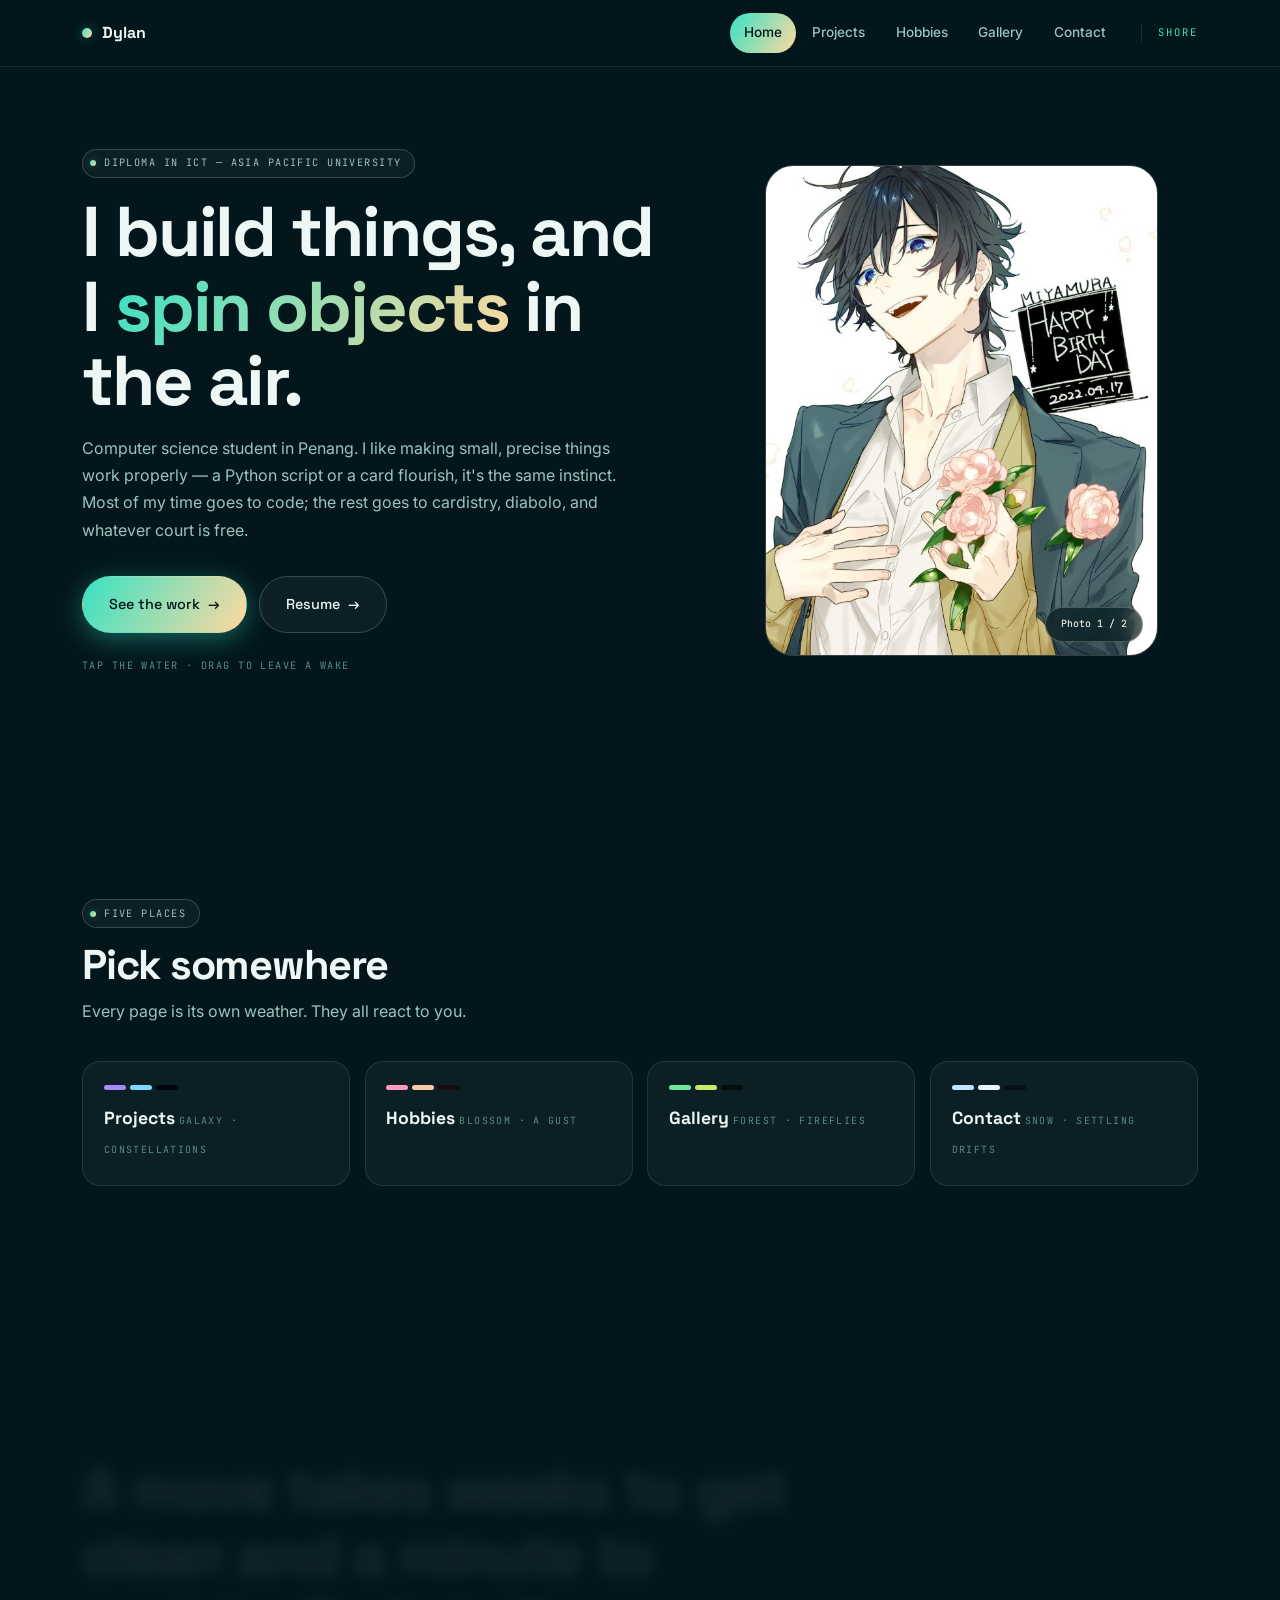
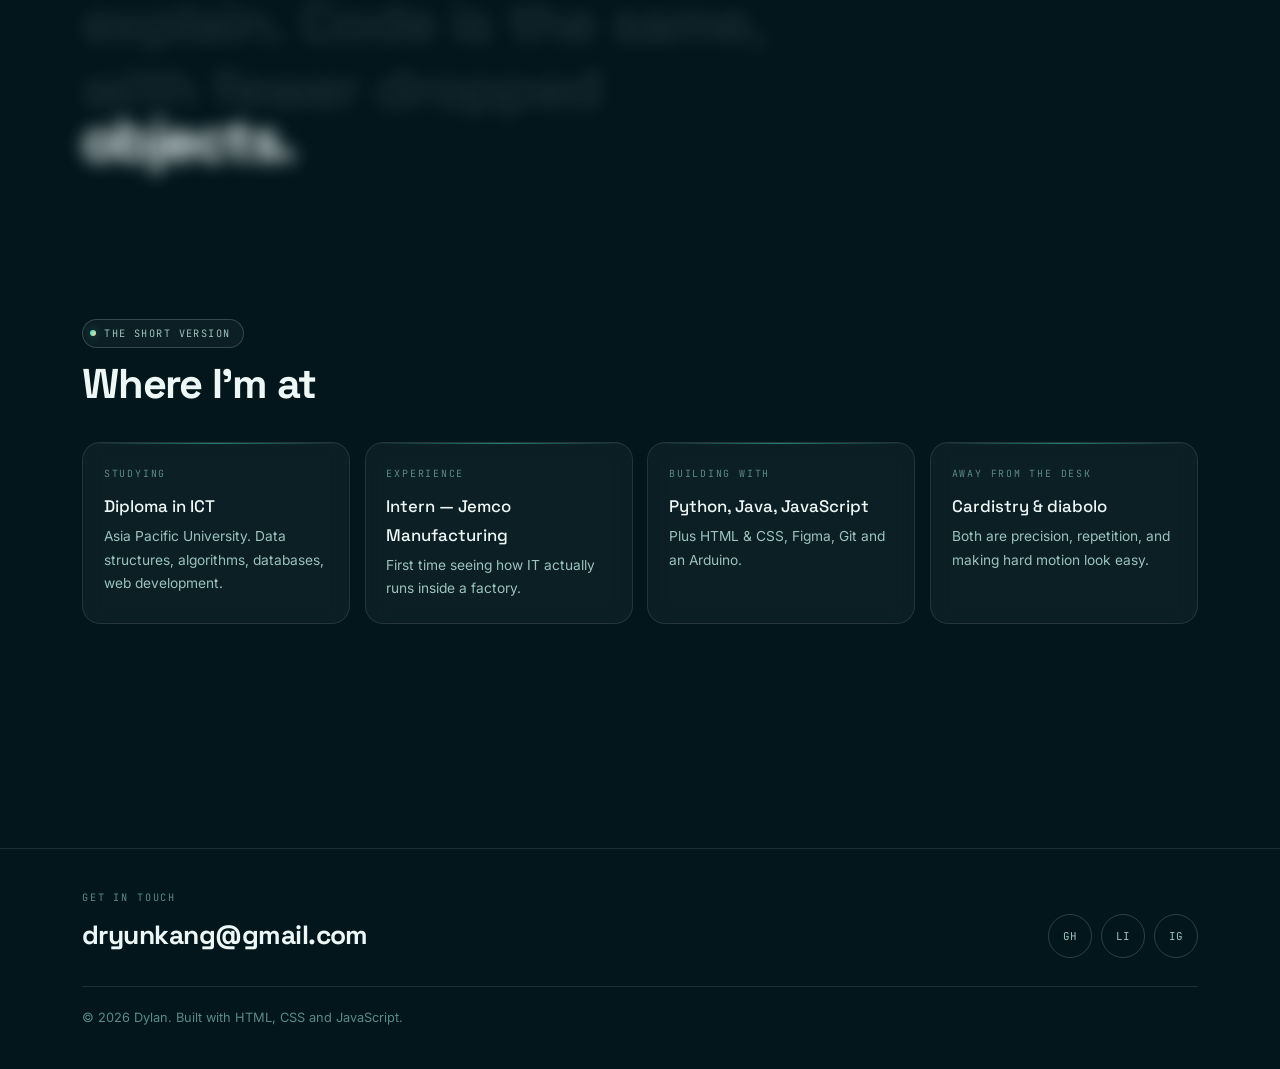
==== index.html @ ec589946 "first upload" ====
<!DOCTYPE html>
<html lang="en">
<head>
  <meta charset="UTF-8">
  <meta name="viewport" content="width=device-width, initial-scale=1.0">

  <title>Dylan — Developer &amp; Cardist</title>
  <meta name="description" content="Dylan — ICT student at Asia Pacific University. Python, Java and web projects, plus cardistry and diabolo.">

  <link rel="preconnect" href="https://fonts.googleapis.com">
  <link rel="preconnect" href="https://fonts.gstatic.com" crossorigin>
  <link href="https://fonts.googleapis.com/css2?family=Space+Grotesk:wght@500;700&family=Inter:wght@400;500&family=JetBrains+Mono:wght@400;500&display=swap" rel="stylesheet">

  <link rel="stylesheet" href="css/style.css">
</head>

<!-- w-beach sets the palette; data-scene tells js/scenes.js what to paint. -->
<body class="w-beach" data-scene="beach">

<a class="skip" href="#main">Skip to content</a>

<!-- The living background. Decorative, so it's hidden from screen readers
     and never takes a click. -->
<canvas class="scene" aria-hidden="true"></canvas>

<header class="top">
  <div class="wrap top-in">
    <a class="mark" href="index.html"><span class="mark-dot" aria-hidden="true"></span> Dylan</a>

    <button class="burger" aria-label="Menu" aria-expanded="false">
      <span></span><span></span><span></span>
    </button>

    <nav class="nav" aria-label="Main">
      <ul class="nav-list">
        <li><a class="nav-a" href="index.html" aria-current="page">Home</a></li>
        <li><a class="nav-a" href="projects.html">Projects</a></li>
        <li><a class="nav-a" href="hobbies.html">Hobbies</a></li>
        <li><a class="nav-a" href="gallery.html">Gallery</a></li>
        <li><a class="nav-a" href="contact.html">Contact</a></li>
      </ul>
    </nav>

    <p class="world">Shore</p>
  </div>
</header>


<main id="main">

  <!-- ==========================================================
       HERO
       .catch is a transparent layer that sits over the whole
       hero and under its content. It's there so a tap or drag
       anywhere in the hero reaches the page rather than landing
       on a heading — the ripples and the wake are drawn on the
       canvas behind by js/scenes.js.
       ========================================================== -->
  <section class="hero">
    <div class="catch" aria-hidden="true"></div>

    <div class="wrap hero-in">
      <div class="hero-copy">
        <p class="eyebrow">Diploma in ICT — Asia Pacific University</p>

        <h1 class="h1">I build things, and I <span class="glow">spin objects</span> in the air.</h1>

        <p class="lede">
          Computer science student in Penang. I like making small, precise
          things work properly — a Python script or a card flourish, it's the
          same instinct. Most of my time goes to code; the rest goes to
          cardistry, diabolo, and whatever court is free.
        </p>

        <div class="hero-btns">
          <a class="btn btn-fill" href="projects.html">See the work <span class="arw" aria-hidden="true">&#8594;</span></a>
          <a class="btn btn-line" href="assets/resume.pdf">Resume <span class="arw" aria-hidden="true">&#8594;</span></a>
        </div>

        <p class="hint">Tap the water &middot; drag to leave a wake</p>
      </div>

      <figure class="portrait">
        <img src="assets/Dylan1.jpg" alt="Portrait of Dylan" width="480" height="600">
        <button class="portrait-btn" type="button">Photo 1 / 2</button>
      </figure>
    </div>
  </section>


  <!-- ==========================================================
       THE FIVE PLACES
       Each card previews the palette of the page it opens, so
       the menu doubles as a map.
       ========================================================== -->
  <section class="section" aria-labelledby="places-h">
    <div class="wrap">
      <p class="eyebrow">Five places</p>
      <h2 class="h2" id="places-h">Pick somewhere</h2>
      <p class="lede">Every page is its own weather. They all react to you.</p>

      <div class="worlds rise" style="margin-top: 2.25rem;">

        <a class="world-card" data-magnet="5" href="projects.html">
          <span class="world-swatch" aria-hidden="true">
            <span style="background:#A78BFA"></span>
            <span style="background:#7DD8FF"></span>
            <span style="background:#06040F"></span>
          </span>
          <span class="world-name">Projects</span>
          <span class="world-sub">Galaxy · constellations</span>
        </a>

        <a class="world-card" data-magnet="5" href="hobbies.html">
          <span class="world-swatch" aria-hidden="true">
            <span style="background:#FF9BC2"></span>
            <span style="background:#FFC9A8"></span>
            <span style="background:#170A11"></span>
          </span>
          <span class="world-name">Hobbies</span>
          <span class="world-sub">Blossom · a gust</span>
        </a>

        <a class="world-card" data-magnet="5" href="gallery.html">
          <span class="world-swatch" aria-hidden="true">
            <span style="background:#6EE7A0"></span>
            <span style="background:#C6E86B"></span>
            <span style="background:#050E0A"></span>
          </span>
          <span class="world-name">Gallery</span>
          <span class="world-sub">Forest · fireflies</span>
        </a>

        <a class="world-card" data-magnet="5" href="contact.html">
          <span class="world-swatch" aria-hidden="true">
            <span style="background:#BFE6FF"></span>
            <span style="background:#E8F4FF"></span>
            <span style="background:#080F17"></span>
          </span>
          <span class="world-name">Contact</span>
          <span class="world-sub">Snow · settling drifts</span>
        </a>

      </div>
    </div>
  </section>


  <!-- ==========================================================
       THE STATEMENT
       Set out of focus and pulled sharp word by word as it comes
       up the screen. Scrolling is the animation — go back up and
       it softens again. js/main.js splits the line into words;
       without it the sentence just reads normally.
       ========================================================== -->
  <section class="section" style="padding-block: clamp(4rem, 12vw, 9rem);">
    <div class="wrap">
      <h2 class="focus-line" style="font-family: var(--display); font-weight: 700;
          font-size: clamp(1.9rem, 5.6vw, 3.6rem); line-height: 1.15;
          letter-spacing: -0.03em; max-width: 20ch;">
        A move takes weeks to get clean and a minute to explain. Code is the
        same, with fewer dropped objects.
      </h2>
    </div>
  </section>


  <!-- ==========================================================
       QUICK FACTS
       ========================================================== -->
  <section class="section" style="padding-top: 0;" aria-labelledby="facts-h">
    <div class="wrap">
      <p class="eyebrow">The short version</p>
      <h2 class="h2" id="facts-h">Where I'm at</h2>

      <div class="facts rise" style="margin-top: 2.25rem;">

        <article class="card fact">
          <p class="fact-k">Studying</p>
          <p class="fact-v">Diploma in ICT</p>
          <p class="fact-s">Asia Pacific University. Data structures, algorithms, databases, web development.</p>
        </article>

        <article class="card fact">
          <p class="fact-k">Experience</p>
          <p class="fact-v">Intern — Jemco Manufacturing</p>
          <p class="fact-s">First time seeing how IT actually runs inside a factory.</p>
        </article>

        <article class="card fact">
          <p class="fact-k">Building with</p>
          <p class="fact-v">Python, Java, JavaScript</p>
          <p class="fact-s">Plus HTML &amp; CSS, Figma, Git and an Arduino.</p>
        </article>

        <article class="card fact">
          <p class="fact-k">Away from the desk</p>
          <p class="fact-v">Cardistry &amp; diabolo</p>
          <p class="fact-s">Both are precision, repetition, and making hard motion look easy.</p>
        </article>

      </div>
    </div>
  </section>

</main>


<footer class="foot">
  <div class="wrap foot-in">
    <div>
      <p class="foot-k">Get in touch</p>
      <a class="foot-mail" href="mailto:dryunkang@gmail.com">dryunkang@gmail.com</a>
    </div>

    <ul class="socials">
      <li><a class="social" data-magnet="7" href="https://github.com/DylanLim20" aria-label="GitHub" target="_blank" rel="noopener">GH</a></li>
      <li><a class="social" data-magnet="7" href="https://www.linkedin.com/in/ryun-kang-lim-a1902739a" aria-label="LinkedIn" target="_blank" rel="noopener">LI</a></li>
      <li><a class="social" data-magnet="7" href="https://www.instagram.com/potatodyl/" aria-label="Instagram" target="_blank" rel="noopener">IG</a></li>
    </ul>

    <p class="foot-note">© 2026 Dylan. Built with HTML, CSS and JavaScript.</p>
  </div>
</footer>

<script src="js/scenes.js"></script>
<script src="js/main.js"></script>
</body>
</html>
---- css/style.css ----
/* ==========================================================================
   PORTFOLIO — STYLESHEET
   Rebuilt. Five pages, five worlds. Each page keeps the same bones —
   header, type scale, spacing, panels — and changes only its palette and
   its living background:

     Home      beach      warm teal, sand         ripples and a boat wake
     Projects  galaxy     violet, star white      drifting stars, constellations
     Hobbies   blossom    pink, deep plum         falling petals, a gust
     Gallery   forest     green, near-black       fireflies drawn to the cursor
     Contact   snow       cold blue, white        snowfall, swirl, settling drifts

   The palette swap is one body class. The scene is one canvas driven by
   js/scenes.js. Nothing else changes between pages, which is what keeps
   five worlds feeling like one site.

   CONTENTS
   1. Palettes          6. Home
   2. Base              7. Projects
   3. Shell             8. Hobbies
   4. Components        9. Gallery
   5. Scene canvas     10. Contact
                       11. Responsive
                       12. Motion & accessibility
   ========================================================================== */


/* ==========================================================================
   1. PALETTES
   Every page defines the same eight names. Nothing below section 1 knows
   which world it's in.
   ========================================================================== */

:root {
  --ground:  #04070D;   /* page background */
  --panel:   rgba(255, 255, 255, 0.04);
  --line:    rgba(255, 255, 255, 0.10);
  --line-2:  rgba(255, 255, 255, 0.18);
  --ink:     #EEF4F7;   /* primary text */
  --ink-2:   #9FB2C0;   /* secondary text */
  --ink-3:   #61788A;   /* tertiary text */
  --key:     #38E1C4;   /* accent */
  --key-2:   #7FD8FF;   /* second accent */
  --on-key:  #04171A;   /* text on accent */

  --display: "Space Grotesk", "Segoe UI", sans-serif;
  --body:    "Inter", -apple-system, Arial, sans-serif;
  --mono:    "JetBrains Mono", "Courier New", monospace;

  --r-sm: 12px;
  --r:    18px;
  --r-lg: 28px;

  --shell: 1180px;
  --pad:   clamp(1.15rem, 4vw, 2rem);
  --gap:   clamp(3.5rem, 9vw, 7rem);
}

/* --- Beach: low sun on shallow water --- */
.w-beach {
  --ground: #03161C;
  --ink:    #EDF7F5;
  --ink-2:  #9CC3BE;
  --ink-3:  #5B8A85;
  --key:    #38E1C4;
  --key-2:  #FFD9A0;
  --on-key: #04171A;
}

/* --- Galaxy: no horizon at all --- */
.w-galaxy {
  --ground: #06040F;
  --ink:    #F0EDFA;
  --ink-2:  #A9A0C8;
  --ink-3:  #6B6190;
  --key:    #A78BFA;
  --key-2:  #7DD8FF;
  --on-key: #0C0718;
}

/* --- Blossom: dusk under a tree --- */
.w-blossom {
  --ground: #170A11;
  --ink:    #FBEDF3;
  --ink-2:  #D3A5B8;
  --ink-3:  #966379;
  --key:    #FF9BC2;
  --key-2:  #FFC9A8;
  --on-key: #1B0A11;
}

/* --- Forest: deep canopy, very little light --- */
.w-forest {
  --ground: #050E0A;
  --ink:    #EAF6EC;
  --ink-2:  #96BBA0;
  --ink-3:  #587A62;
  --key:    #6EE7A0;
  --key-2:  #C6E86B;
  --on-key: #04150B;
}

/* --- Snow: overcast, flat light --- */
.w-snow {
  --ground: #080F17;
  --ink:    #F2F8FF;
  --ink-2:  #A8BFD4;
  --ink-3:  #66809A;
  --key:    #BFE6FF;
  --key-2:  #E8F4FF;
  --on-key: #0A1622;
}

/* These two are built FROM the accents, so they have to be declared on the
   same element the accents land on — the body. Declared up on :root they
   would substitute the root's default cyan and every world would end up
   with the beach gradient. */
body {
  --glow:  color-mix(in srgb, var(--key) 38%, transparent);
  --sweep: linear-gradient(120deg, var(--key), var(--key-2));
}


/* ==========================================================================
   2. BASE
   ========================================================================== */

*, *::before, *::after { box-sizing: border-box; }

html { scroll-behavior: smooth; }

body {
  margin: 0;
  min-height: 100vh;
  background-color: var(--ground);
  color: var(--ink);
  font-family: var(--body);
  line-height: 1.7;
  -webkit-font-smoothing: antialiased;
  overflow-x: hidden;
  transition: background-color 0.6s ease;
}

h1, h2, h3 {
  margin: 0;
  font-family: var(--display);
  font-weight: 700;
  line-height: 1.06;
  letter-spacing: -0.03em;
}

p { margin: 0; }
ul, ol { margin: 0; padding: 0; list-style: none; }
img { display: block; max-width: 100%; }
button { font: inherit; color: inherit; }
a { color: var(--key); text-underline-offset: 3px; }

::selection { background-color: var(--key); color: var(--on-key); }


/* ==========================================================================
   3. SHELL
   ========================================================================== */

.wrap {
  width: 100%;
  max-width: var(--shell);
  margin-inline: auto;
  padding-inline: var(--pad);
}

.top {
  position: sticky;
  top: 0;
  z-index: 40;
  background-color: color-mix(in srgb, var(--ground) 78%, transparent);
  backdrop-filter: blur(16px) saturate(150%);
  -webkit-backdrop-filter: blur(16px) saturate(150%);
  border-bottom: 1px solid var(--line);
}

.top-in {
  display: flex;
  align-items: center;
  gap: 1rem;
  min-height: 66px;
}

.mark {
  display: flex;
  align-items: center;
  gap: 0.6rem;
  font-family: var(--display);
  font-size: 1rem;
  font-weight: 700;
  color: var(--ink);
  text-decoration: none;
}

.mark-dot {
  width: 10px;
  height: 10px;
  border-radius: 50%;
  background-image: var(--sweep);
  box-shadow: 0 0 12px var(--glow);
}

.nav { margin-left: auto; }
.nav-list { display: flex; align-items: center; gap: 0.2rem; }

.nav-a {
  display: block;
  padding: 0.5rem 0.85rem;
  border-radius: 999px;
  font-size: 0.85rem;
  font-weight: 500;
  color: var(--ink-2);
  text-decoration: none;
  transition: color 0.2s, background-color 0.2s;
}

.nav-a:hover { color: var(--ink); background-color: var(--panel); }

.nav-a[aria-current] {
  color: var(--on-key);
  background-image: var(--sweep);
}

/* The world's name, printed small. It's the only label that tells you the
   pages are five places rather than five pages. */
.world {
  padding-left: 1rem;
  margin-left: 0.4rem;
  border-left: 1px solid var(--line);
  font-family: var(--mono);
  font-size: 0.66rem;
  letter-spacing: 0.18em;
  text-transform: uppercase;
  color: var(--key);
}

.burger {
  display: none;
  flex-direction: column;
  justify-content: center;
  gap: 4px;
  width: 44px;
  height: 40px;
  padding: 0;
  margin-left: auto;
  background: transparent;
  border: 1px solid var(--line-2);
  border-radius: var(--r-sm);
  cursor: pointer;
}

.burger span {
  width: 17px;
  height: 1.5px;
  margin-inline: auto;
  border-radius: 2px;
  background-image: var(--sweep);
}

.foot {
  margin-top: var(--gap);
  padding-block: 2.5rem;
  border-top: 1px solid var(--line);
}

.foot-in {
  display: flex;
  flex-wrap: wrap;
  align-items: flex-end;
  justify-content: space-between;
  gap: 1.75rem;
}

.foot-k {
  font-family: var(--mono);
  font-size: 0.64rem;
  letter-spacing: 0.18em;
  text-transform: uppercase;
  color: var(--ink-3);
  margin-bottom: 0.4rem;
}

.foot-mail {
  font-family: var(--display);
  font-size: clamp(1.15rem, 3vw, 1.65rem);
  font-weight: 700;
  letter-spacing: -0.02em;
  color: var(--ink);
  text-decoration: none;
  transition: color 0.2s;
}

.foot-mail:hover { color: var(--key); }

.socials { display: flex; gap: 0.55rem; }

.social {
  display: grid;
  place-items: center;
  width: 44px;
  height: 44px;
  border: 1px solid var(--line-2);
  border-radius: 50%;
  font-family: var(--mono);
  font-size: 0.68rem;
  color: var(--ink-2);
  text-decoration: none;
  transition: color 0.2s, border-color 0.2s, transform 0.2s;
}

.social:hover { color: var(--key); border-color: var(--key); transform: translateY(-3px); }

.foot-note {
  flex-basis: 100%;
  padding-top: 1.25rem;
  border-top: 1px solid var(--line);
  font-size: 0.8rem;
  color: var(--ink-3);
}


/* ==========================================================================
   4. COMPONENTS
   ========================================================================== */

.section { padding-block: var(--gap); }

.eyebrow {
  display: inline-flex;
  align-items: center;
  gap: 0.5rem;
  padding: 0.3rem 0.8rem 0.3rem 0.45rem;
  border: 1px solid var(--line-2);
  border-radius: 999px;
  background-color: var(--panel);
  font-family: var(--mono);
  font-size: 0.64rem;
  letter-spacing: 0.14em;
  text-transform: uppercase;
  color: var(--ink-2);
}

.eyebrow::before {
  content: "";
  width: 6px;
  height: 6px;
  border-radius: 50%;
  background-image: var(--sweep);
  box-shadow: 0 0 10px var(--glow);
}

.h1 { font-size: clamp(2.4rem, 7vw, 4.4rem); margin: 1.1rem 0 1rem; }
.h2 { font-size: clamp(1.7rem, 4.2vw, 2.6rem); margin: 0.9rem 0 0.7rem; }

.lede { max-width: 54ch; color: var(--ink-2); }

.glow {
  background-image: var(--sweep);
  -webkit-background-clip: text;
          background-clip: text;
  color: transparent;
}

.card {
  position: relative;
  border: 1px solid var(--line);
  border-radius: var(--r);
  background-color: var(--panel);
  backdrop-filter: blur(10px);
  -webkit-backdrop-filter: blur(10px);
  overflow: hidden;
}

/* A hairline of light along the top edge, so a panel reads as a lit
   surface floating over the scene rather than a hole punched in it. */
.card::before {
  content: "";
  position: absolute;
  inset: 0 0 auto;
  height: 1px;
  background: linear-gradient(90deg, transparent, var(--key), transparent);
  opacity: 0.5;
}

/* --------------------------------------------------------------------------
   BUTTONS
   Four things happen on one button, and each is doing a different job:

     1. Magnetic pull   — it leans toward the cursor before you arrive, so
                          it feels like it wants to be pressed. (JS.)
     2. Direction sweep — a colour wipes in from the edge the cursor
                          actually crossed, and leaves by the opposite one.
                          A sweep that always comes from the left is the
                          tell that it's a stock effect.
     3. Press ripple    — a ring from the exact point of the click.
     4. Arrow loop      — the arrow flies off the right and returns from
                          the left rather than just nudging.
   -------------------------------------------------------------------------- */

.btn {
  position: relative;
  display: inline-flex;
  align-items: center;
  gap: 0.55rem;
  padding: 0.95rem 1.6rem;
  border: 1px solid transparent;
  border-radius: 999px;
  font-family: var(--display);
  font-size: 0.9rem;
  font-weight: 500;
  text-decoration: none;
  cursor: pointer;
  overflow: hidden;
  /* isolation keeps the sweep and the ripple behind the label without
     needing a z-index on every child. */
  isolation: isolate;
  transition: transform 0.35s cubic-bezier(0.2, 0.8, 0.2, 1),
              box-shadow 0.3s, border-color 0.3s, color 0.3s;
  will-change: transform;
}

/* The label has to sit above both layers. */
.btn > * { position: relative; z-index: 2; }

/* The sweep. JS writes --sx/--sy as the off-screen start position, chosen
   from the edge the pointer crossed. */
.btn-sweep {
  position: absolute;
  inset: -1px;
  z-index: 1;
  border-radius: inherit;
  transform: translate(var(--sx, -101%), var(--sy, 0));
  transition: transform 0.45s cubic-bezier(0.3, 0.8, 0.2, 1);
}

.btn:hover .btn-sweep,
.btn:focus-visible .btn-sweep { transform: translate(0, 0); }

/* The press ripple, placed at the click point by JS. */
.btn-ripple {
  position: absolute;
  z-index: 1;
  width: 14px;
  height: 14px;
  margin: -7px 0 0 -7px;
  border-radius: 50%;
  background-color: currentColor;
  opacity: 0.35;
  pointer-events: none;
  animation: btn-ripple 620ms cubic-bezier(0.2, 0.7, 0.3, 1) forwards;
}

@keyframes btn-ripple {
  to { transform: scale(14); opacity: 0; }
}

/* --- Filled: gradient at rest, inverts to near-white on hover --- */

.btn-fill {
  background-image: var(--sweep);
  color: var(--on-key);
  box-shadow: 0 6px 26px var(--glow);
}

.btn-fill .btn-sweep { background-color: var(--ink); }

.btn-fill:hover,
.btn-fill:focus-visible {
  color: var(--ground);
  box-shadow: 0 14px 40px var(--glow);
}

/* --- Outlined: fills with the gradient --- */

.btn-line {
  border-color: var(--line-2);
  background-color: var(--panel);
  color: var(--ink);
}

.btn-line .btn-sweep { background-image: var(--sweep); }

.btn-line:hover,
.btn-line:focus-visible {
  border-color: var(--key);
  color: var(--on-key);
}

/* --- The arrow --- */

.arw { display: inline-block; }

.btn:hover .arw { animation: arw-loop 0.6s cubic-bezier(0.5, 0, 0.3, 1); }

@keyframes arw-loop {
  0%   { transform: translateX(0);     opacity: 1; }
  45%  { transform: translateX(16px);  opacity: 0; }
  55%  { transform: translateX(-16px); opacity: 0; }
  100% { transform: translateX(0);     opacity: 1; }
}

/* Anything JS has made magnetic gets its own easing back to rest. */
.magnet { transition: transform 0.35s cubic-bezier(0.2, 0.8, 0.2, 1); }


/* --------------------------------------------------------------------------
   SCROLL-FOCUS TEXT
   The line starts out of focus and sharpens word by word as it comes up the
   screen — so reading it is something the scroll does, not something that
   has already happened by the time you arrive.

   --p is written per word by JS, 0 (blurred) to 1 (sharp).
   -------------------------------------------------------------------------- */

.focus-line { --p: 0; }

.fw {
  display: inline-block;
  /* A hair over one space, so words don't collide once they're inline-block
     and the gaps stop collapsing. */
  margin-right: 0.26em;
  filter: blur(calc((1 - var(--p)) * 9px));
  opacity: calc(0.1 + var(--p) * 0.9);
  transform: translateY(calc((1 - var(--p)) * 14px));
  /* Short, linear: the scroll position is the animation, so easing here
     would fight it and feel laggy. */
  transition: filter 0.12s linear, opacity 0.12s linear, transform 0.12s linear;
}

/* No JS, no split — the heading just reads normally. */
.focus-line:not(.split) .fw { filter: none; opacity: 1; transform: none; }


/* --------------------------------------------------------------------------
   SCROLL PROGRESS
   A hairline across the very top. It's the cheapest possible way to tell
   someone how much page is left.
   -------------------------------------------------------------------------- */

.progress {
  position: fixed;
  inset: 0 0 auto;
  z-index: 60;
  height: 2px;
  background-image: var(--sweep);
  transform: scaleX(0);
  transform-origin: 0 50%;
  pointer-events: none;
}

.tags { display: flex; flex-wrap: wrap; gap: 0.4rem; }

.tag {
  padding: 0.28rem 0.68rem;
  border: 1px solid var(--line-2);
  border-radius: 999px;
  font-family: var(--mono);
  font-size: 0.66rem;
  color: var(--ink-2);
}

/* Empty media. It has to look like a decision, not a gap. */
.slot {
  display: grid;
  place-content: center;
  gap: 0.3rem;
  height: 100%;
  min-height: 120px;
  padding: 1rem;
  text-align: center;
  background-image: repeating-linear-gradient(
    -45deg, var(--panel) 0 1px, transparent 1px 11px);
  font-family: var(--mono);
  font-size: 0.62rem;
  color: var(--ink-3);
}

.slot b { color: var(--ink-2); font-weight: 500; letter-spacing: 0.08em; }

.rise {
  opacity: 0;
  transform: translateY(20px);
  transition: opacity 0.7s ease, transform 0.7s cubic-bezier(0.2, 0.8, 0.2, 1);
}

.rise.in { opacity: 1; transform: none; }


/* ==========================================================================
   5. SCENE CANVAS
   One fixed, full-bleed canvas behind everything, painted by js/scenes.js.
   It never takes a click and it's decorative, so it's hidden from assistive
   tech entirely.
   ========================================================================== */

.scene {
  position: fixed;
  inset: 0;
  z-index: 0;
  pointer-events: none;
  /* Not opacity — a canvas at partial opacity still costs a full composite
     of every frame. The scenes draw at the right strength themselves. */
}

/* Everything that isn't the scene sits above it. */
.top, main, .foot { position: relative; z-index: 1; }

/* The one place the page wants pointer events on the scene: the beach hero
   captures taps and drags for the ripples. It's a transparent catcher, not
   the canvas itself, so the canvas stays cheap. */
.catch {
  position: absolute;
  inset: 0;
  z-index: 0;
  /* A finger dragging here should draw a wake, not scroll the page away —
     but a vertical flick still needs to scroll, so only horizontal drag is
     claimed. */
  touch-action: pan-y;
}


/* ==========================================================================
   6. HOME — BEACH
   ========================================================================== */

.hero {
  position: relative;
  padding-block: clamp(2.5rem, 7vw, 5rem) var(--gap);
}

.hero-in {
  position: relative;
  z-index: 1;
  display: grid;
  grid-template-columns: minmax(0, 1.1fr) minmax(0, 0.9fr);
  gap: clamp(2rem, 5vw, 4rem);
  align-items: center;
  /* The hero's own controls must stay clickable above the catcher. */
  pointer-events: none;
}

.hero-in > * { pointer-events: auto; }

.hero-btns { display: flex; flex-wrap: wrap; gap: 0.75rem; margin-top: 2rem; }

.hint {
  margin-top: 1.5rem;
  font-family: var(--mono);
  font-size: 0.64rem;
  letter-spacing: 0.14em;
  text-transform: uppercase;
  color: var(--ink-3);
}

.portrait {
  position: relative;
  aspect-ratio: 4 / 5;
  border: 1px solid var(--line-2);
  border-radius: var(--r-lg);
  overflow: hidden;
}

.portrait img {
  width: 100%;
  height: 100%;
  object-fit: cover;
  transition: transform 0.7s cubic-bezier(0.2, 0.8, 0.2, 1), opacity 0.25s;
}

.portrait:hover img { transform: scale(1.05); }
.portrait img.swap { opacity: 0; }

/* Tints an image the site doesn't control into the page's palette. */
.portrait::after {
  content: "";
  position: absolute;
  inset: 0;
  pointer-events: none;
  background: linear-gradient(160deg,
    color-mix(in srgb, var(--key) 25%, transparent),
    color-mix(in srgb, var(--key-2) 30%, transparent));
  mix-blend-mode: overlay;
  transition: opacity 0.6s;
}

.portrait:hover::after { opacity: 0.2; }

.portrait-btn {
  position: absolute;
  right: 0.85rem;
  bottom: 0.85rem;
  padding: 0.5rem 0.95rem;
  border: 1px solid var(--line-2);
  border-radius: 999px;
  background-color: color-mix(in srgb, var(--ground) 70%, transparent);
  backdrop-filter: blur(8px);
  font-family: var(--mono);
  font-size: 0.62rem;
  color: var(--ink);
  cursor: pointer;
  transition: border-color 0.2s, color 0.2s;
}

.portrait-btn:hover { border-color: var(--key); color: var(--key); }

/* --- The five worlds, as a menu --- */

.worlds {
  display: grid;
  grid-template-columns: repeat(auto-fit, minmax(200px, 1fr));
  gap: 0.9rem;
}

.world-card {
  display: block;
  padding: 1.4rem 1.3rem 1.5rem;
  border: 1px solid var(--line);
  border-radius: var(--r);
  background-color: var(--panel);
  text-decoration: none;
  transition: transform 0.3s cubic-bezier(0.2, 0.8, 0.2, 1),
              border-color 0.3s, background-color 0.3s;
}

.world-card:hover {
  transform: translateY(-6px);
  border-color: var(--key);
  background-color: color-mix(in srgb, var(--key) 8%, transparent);
}

/* Each card previews the palette of the page it leads to, so the menu is
   also a map of the five worlds. */
.world-swatch {
  display: flex;
  gap: 4px;
  margin-bottom: 0.9rem;
}

.world-swatch span {
  width: 22px;
  height: 5px;
  border-radius: 3px;
}

.world-name {
  font-family: var(--display);
  font-size: 1.1rem;
  font-weight: 700;
  color: var(--ink);
}

.world-sub {
  font-family: var(--mono);
  font-size: 0.62rem;
  letter-spacing: 0.14em;
  text-transform: uppercase;
  color: var(--ink-3);
  margin-top: 0.35rem;
}

.facts {
  display: grid;
  grid-template-columns: repeat(auto-fit, minmax(220px, 1fr));
  gap: 0.9rem;
}

.fact { padding: 1.4rem 1.3rem; }

.fact-k {
  font-family: var(--mono);
  font-size: 0.62rem;
  letter-spacing: 0.18em;
  text-transform: uppercase;
  color: var(--ink-3);
  margin-bottom: 0.6rem;
}

.fact-v { font-family: var(--display); font-size: 1.05rem; font-weight: 500; }
.fact-s { font-size: 0.86rem; color: var(--ink-2); margin-top: 0.3rem; }


/* ==========================================================================
   7. PROJECTS — GALAXY
   Cards lean toward the pointer and a highlight tracks across them.
   ========================================================================== */

.works {
  display: grid;
  grid-template-columns: repeat(auto-fit, minmax(300px, 1fr));
  gap: 1.2rem;
}

/* Perspective on the wrapper, so each card tilts in its own space rather
   than sharing one vanishing point. */
.work { perspective: 1000px; }

.work-in {
  position: relative;
  height: 100%;
  display: flex;
  flex-direction: column;
  border: 1px solid var(--line);
  border-radius: var(--r);
  background-color: var(--panel);
  overflow: hidden;
  transform-style: preserve-3d;
  transition: transform 0.5s cubic-bezier(0.2, 0.8, 0.2, 1),
              border-color 0.3s, box-shadow 0.5s;
  will-change: transform;
}

.work-in:hover {
  border-color: color-mix(in srgb, var(--key) 55%, transparent);
  box-shadow: 0 24px 60px rgba(0, 0, 0, 0.55);
}

.work-in::after {
  content: "";
  position: absolute;
  inset: 0;
  pointer-events: none;
  opacity: 0;
  background: radial-gradient(340px circle at var(--mx, 50%) var(--my, 50%),
              color-mix(in srgb, var(--key) 18%, transparent), transparent 45%);
  transition: opacity 0.3s;
}

.work-in:hover::after { opacity: 1; }

.work-shot { aspect-ratio: 16 / 10; border-bottom: 1px solid var(--line); overflow: hidden; }
.work-shot img { width: 100%; height: 100%; object-fit: cover; }

.work-body { flex: 1; display: flex; flex-direction: column; gap: 0.85rem; padding: 1.3rem; }

.work-top { display: flex; align-items: baseline; justify-content: space-between; gap: 1rem; }
.work-name { font-size: 1.2rem; }

.work-year {
  font-family: var(--mono);
  font-size: 0.68rem;
  color: var(--ink-3);
  font-variant-numeric: tabular-nums;
}

.work-text { flex: 1; font-size: 0.9rem; color: var(--ink-2); }
.work-links { display: flex; flex-wrap: wrap; gap: 1.1rem; }

.work-link {
  font-family: var(--mono);
  font-size: 0.7rem;
  text-decoration: none;
  border-bottom: 1px solid transparent;
  transition: border-color 0.2s;
}

.work-link:hover { border-bottom-color: var(--key); }


/* ==========================================================================
   8. HOBBIES — BLOSSOM
   A plain, roomy list. The page's life is in the falling petals behind it,
   so the content stays calm — and it never gets cramped on a phone, which
   is exactly what the fanned version got wrong.
   ========================================================================== */

.things { display: grid; gap: 0.9rem; }

.thing {
  display: grid;
  grid-template-columns: 4.5rem minmax(0, 1fr) auto;
  gap: 1.5rem;
  align-items: center;
  padding: 1.5rem 1.6rem;
  border: 1px solid var(--line);
  border-radius: var(--r);
  background-color: var(--panel);
  cursor: pointer;
  text-align: left;
  width: 100%;
  transition: border-color 0.3s, background-color 0.3s, transform 0.3s;
}

.thing:hover,
.thing[aria-expanded="true"] {
  border-color: color-mix(in srgb, var(--key) 50%, transparent);
  background-color: color-mix(in srgb, var(--key) 7%, transparent);
}

.thing:hover { transform: translateX(5px); }

.thing-no {
  font-family: var(--mono);
  font-size: 0.72rem;
  letter-spacing: 0.1em;
  color: var(--key);
}

.thing-name { font-family: var(--display); font-size: clamp(1.15rem, 3vw, 1.5rem); font-weight: 700; }
.thing-when { font-family: var(--mono); font-size: 0.66rem; color: var(--ink-3); margin-top: 0.2rem; }

/* The open/close mark: a plus that becomes a minus. */
.thing-mark { position: relative; width: 14px; height: 14px; flex: none; }

.thing-mark::before,
.thing-mark::after {
  content: "";
  position: absolute;
  inset: 50% 0 auto 0;
  height: 1.5px;
  border-radius: 2px;
  background-color: var(--key);
}

.thing-mark::after { transform: rotate(90deg); transition: transform 0.35s; }
.thing[aria-expanded="true"] .thing-mark::after { transform: rotate(0deg); }

/* The panel that opens. Measured by JS, so long text is never cut off. */
.thing-more { max-height: 0; overflow: hidden; transition: max-height 0.45s ease; }

.thing-more-in {
  display: grid;
  grid-template-columns: 4.5rem minmax(0, 1fr);
  gap: 1.5rem;
  padding: 0 1.6rem 1.6rem;
}

.thing-more-in p { grid-column: 2; max-width: 56ch; color: var(--ink-2); font-size: 0.92rem; }


/* ==========================================================================
   9. GALLERY — FOREST
   Plates dim until the pointer comes near, like something moving a lamp
   through the trees.
   ========================================================================== */

.plates {
  display: grid;
  grid-template-columns: repeat(auto-fit, minmax(210px, 1fr));
  gap: 0.9rem;
}

.plate {
  /* --near: 0 far from the pointer, 1 directly under it. Everything here
     is driven by that one number, written by JS. */
  --near: 0;
  position: relative;
  border: 1px solid var(--line);
  border-radius: var(--r);
  overflow: hidden;
  background-color: var(--panel);

  transform: scale(calc(1 + var(--near) * 0.05));
  opacity: calc(0.5 + var(--near) * 0.5);
  border-color: color-mix(in srgb, var(--key) calc(var(--near) * 65%), var(--line));
  transition: transform 0.4s cubic-bezier(0.2, 0.8, 0.2, 1),
              opacity 0.4s, border-color 0.4s;
  will-change: transform;
}

/* Three shapes on a loop. A wall of identical rectangles is what makes
   most photo grids forgettable. */
.plate-media { aspect-ratio: 4 / 5; }
.plate:nth-child(3n + 2) .plate-media { aspect-ratio: 4 / 3; }
.plate:nth-child(3n + 3) .plate-media { aspect-ratio: 1 / 1; }

.plate-media img { width: 100%; height: 100%; object-fit: cover; }

.plate-cap {
  display: flex;
  align-items: baseline;
  gap: 0.55rem;
  padding: 0.8rem 1rem 0.95rem;
  border-top: 1px solid var(--line);
  font-family: var(--mono);
  font-size: 0.66rem;
  color: var(--ink-2);
}

.plate-no { color: var(--key); font-variant-numeric: tabular-nums; }


/* ==========================================================================
   10. CONTACT — SNOW
   ========================================================================== */

.mail-big {
  display: inline-block;
  margin-top: 1rem;
  font-family: var(--display);
  font-weight: 700;
  font-size: clamp(1.5rem, 6vw, 3.6rem);
  letter-spacing: -0.035em;
  line-height: 1.12;
  color: var(--ink);
  text-decoration: none;
  /* An address is one unbroken word; without this it pushes the page
     sideways on a phone instead of wrapping. */
  overflow-wrap: break-word;
  transition: color 0.25s;
}

.mail-big:hover { color: var(--key); }
.mail-big .at { color: var(--key); }

.ways {
  display: grid;
  grid-template-columns: repeat(auto-fit, minmax(220px, 1fr));
  gap: 0.9rem;
  margin-top: 2.5rem;
}

.way {
  display: block;
  padding: 1.3rem;
  border: 1px solid var(--line);
  border-radius: var(--r);
  background-color: var(--panel);
  text-decoration: none;
  transition: border-color 0.3s, background-color 0.3s, transform 0.3s;
}

.way:hover {
  border-color: var(--key);
  background-color: color-mix(in srgb, var(--key) 8%, transparent);
  transform: translateY(-4px);
}

.way-k {
  font-family: var(--mono);
  font-size: 0.62rem;
  letter-spacing: 0.18em;
  text-transform: uppercase;
  color: var(--ink-3);
  margin-bottom: 0.45rem;
}

.way-v {
  font-family: var(--display);
  font-size: 1.02rem;
  font-weight: 500;
  color: var(--ink);
  overflow-wrap: anywhere;
}


/* ==========================================================================
   11. RESPONSIVE
   The last build was cramped on a phone. The fixes: one column earlier,
   bigger touch targets, and nothing overlapping anything else.
   ========================================================================== */

@media (max-width: 900px) {
  .hero-in { grid-template-columns: 1fr; }

  /* Writing first — a portrait at the top pushes everything below the fold. */
  .hero-copy { order: 1; }
  .portrait  { order: 2; max-width: 360px; }
}

@media (max-width: 760px) {
  :root { --gap: 3.25rem; }

  .burger { display: flex; }
  .world  { display: none; }

  .top-in { flex-wrap: wrap; }
  .nav { order: 3; flex-basis: 100%; margin-left: 0; }

  .nav-list {
    display: none;
    flex-direction: column;
    align-items: stretch;
    gap: 0.15rem;
    padding-bottom: 0.7rem;
  }

  .nav-list.open { display: flex; }

  /* Full-width rows with real height — a thumb needs 44px, not 30. */
  .nav-a { padding: 0.8rem 0.9rem; border-radius: var(--r-sm); }

  .foot-in { flex-direction: column; align-items: flex-start; }

  /* Hobbies rows: the number moves above the name instead of squeezing a
     three-column grid into 320px. */
  .thing {
    grid-template-columns: minmax(0, 1fr) auto;
    gap: 0.4rem 1rem;
    padding: 1.3rem 1.2rem;
  }

  .thing-no { grid-column: 1; grid-row: 1; }
  .thing-text { grid-column: 1; grid-row: 2; }
  .thing-mark { grid-column: 2; grid-row: 1 / span 2; align-self: center; }

  .thing:hover { transform: none; }

  .thing-more-in { grid-template-columns: minmax(0, 1fr); padding-inline: 1.2rem; }
  .thing-more-in p { grid-column: 1; }
}

@media (max-width: 420px) {
  .worlds, .facts, .ways, .plates { grid-template-columns: 1fr; }
}


/* ==========================================================================
   12. MOTION & ACCESSIBILITY
   ========================================================================== */

:focus-visible {
  outline: 2px solid var(--key);
  outline-offset: 3px;
  border-radius: 6px;
}

.skip { position: absolute; left: -9999px; }

.skip:focus {
  left: 1rem;
  top: 1rem;
  z-index: 99;
  padding: 0.7rem 1.1rem;
  border-radius: var(--r-sm);
  background-image: var(--sweep);
  color: var(--on-key);
  text-decoration: none;
}

.sr {
  position: absolute;
  width: 1px;
  height: 1px;
  padding: 0;
  margin: -1px;
  overflow: hidden;
  clip-path: inset(50%);
  white-space: nowrap;
}

/* Everything still arrives and still reads — it just stops moving. The
   canvas is removed outright by scenes.js. */
@media (prefers-reduced-motion: reduce) {
  html { scroll-behavior: auto; }

  *, *::before, *::after {
    animation-duration: 0.01ms !important;
    animation-iteration-count: 1 !important;
    transition-duration: 0.01ms !important;
  }

  .rise { opacity: 1; transform: none; }
}
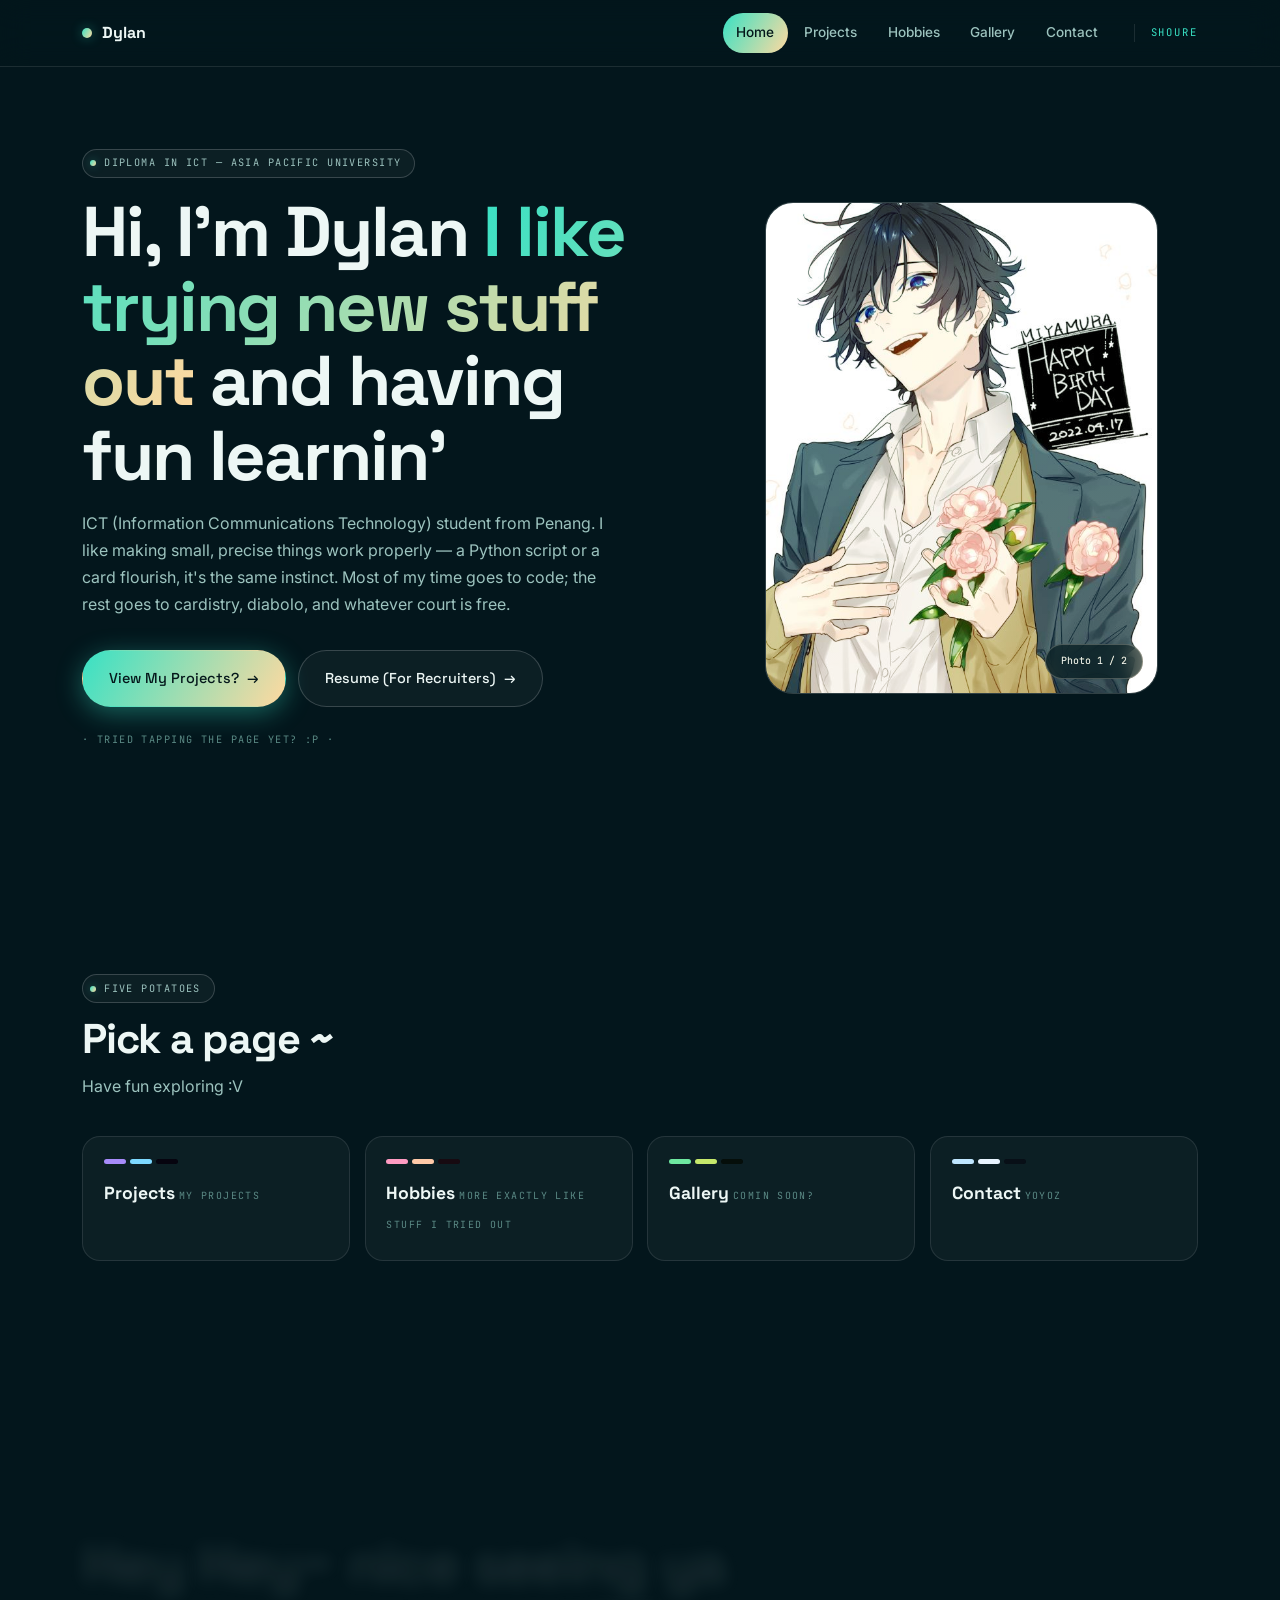
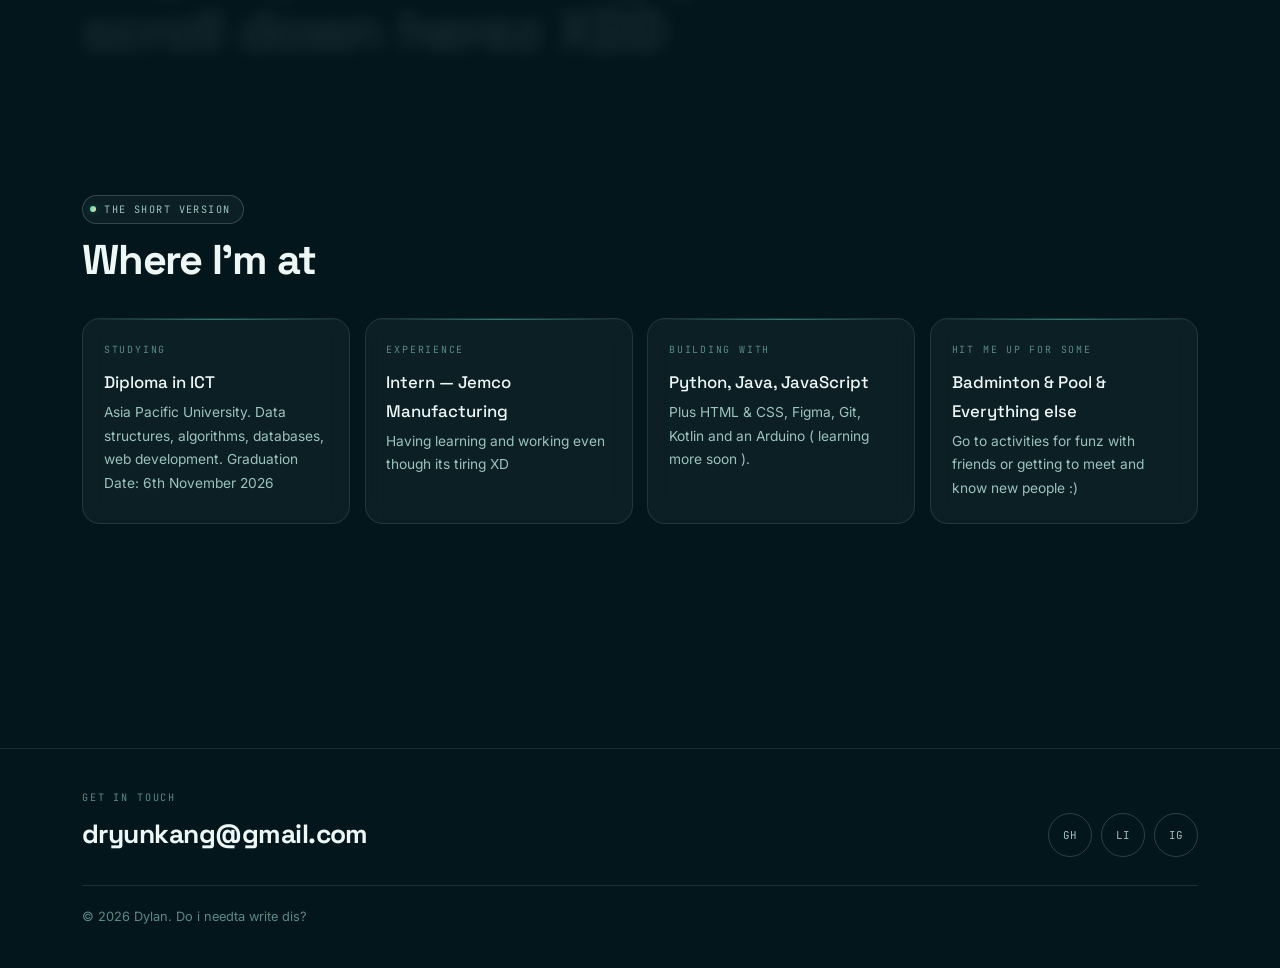
==== commit d695c533: "Update portfolio projects and gallery" ====
--- a/index.html
+++ b/index.html
@@ -14,13 +14,10 @@
   <link rel="stylesheet" href="css/style.css">
 </head>
 
-<!-- w-beach sets the palette; data-scene tells js/scenes.js what to paint. -->
 <body class="w-beach" data-scene="beach">
 
 <a class="skip" href="#main">Skip to content</a>
 
-<!-- The living background. Decorative, so it's hidden from screen readers
-     and never takes a click. -->
 <canvas class="scene" aria-hidden="true"></canvas>
 
 <header class="top">
@@ -41,21 +38,13 @@
       </ul>
     </nav>
 
-    <p class="world">Shore</p>
+    <p class="world">Shoure</p>
   </div>
 </header>
 
 
 <main id="main">
 
-  <!-- ==========================================================
-       HERO
-       .catch is a transparent layer that sits over the whole
-       hero and under its content. It's there so a tap or drag
-       anywhere in the hero reaches the page rather than landing
-       on a heading — the ripples and the wake are drawn on the
-       canvas behind by js/scenes.js.
-       ========================================================== -->
   <section class="hero">
     <div class="catch" aria-hidden="true"></div>
 
@@ -63,21 +52,21 @@
       <div class="hero-copy">
         <p class="eyebrow">Diploma in ICT — Asia Pacific University</p>
 
-        <h1 class="h1">I build things, and I <span class="glow">spin objects</span> in the air.</h1>
+        <h1 class="h1">Hi, I'm Dylan <span class="glow">I like trying new stuff out</span> and having fun learnin'</h1>
 
         <p class="lede">
-          Computer science student in Penang. I like making small, precise
+          ICT (Information Communications Technology) student from Penang. I like making small, precise
           things work properly — a Python script or a card flourish, it's the
           same instinct. Most of my time goes to code; the rest goes to
           cardistry, diabolo, and whatever court is free.
         </p>
 
         <div class="hero-btns">
-          <a class="btn btn-fill" href="projects.html">See the work <span class="arw" aria-hidden="true">&#8594;</span></a>
-          <a class="btn btn-line" href="assets/resume.pdf">Resume <span class="arw" aria-hidden="true">&#8594;</span></a>
+          <a class="btn btn-fill" href="projects.html">View My Projects? <span class="arw" aria-hidden="true">&#8594;</span></a>
+          <a class="btn btn-line" href="assets/resume.pdf">Resume (For Recruiters) <span class="arw" aria-hidden="true">&#8594;</span></a>
         </div>
 
-        <p class="hint">Tap the water &middot; drag to leave a wake</p>
+        <p class="hint">&middot; Tried tapping the page yet? :P &middot;</p>
       </div>
 
       <figure class="portrait">
@@ -88,16 +77,11 @@
   </section>
 
 
-  <!-- ==========================================================
-       THE FIVE PLACES
-       Each card previews the palette of the page it opens, so
-       the menu doubles as a map.
-       ========================================================== -->
   <section class="section" aria-labelledby="places-h">
     <div class="wrap">
-      <p class="eyebrow">Five places</p>
-      <h2 class="h2" id="places-h">Pick somewhere</h2>
-      <p class="lede">Every page is its own weather. They all react to you.</p>
+      <p class="eyebrow">Five Potatoes</p>
+      <h2 class="h2" id="places-h">Pick a page ~</h2>
+      <p class="lede">Have fun exploring :V</p>
 
       <div class="worlds rise" style="margin-top: 2.25rem;">
 
@@ -108,7 +92,7 @@
             <span style="background:#06040F"></span>
           </span>
           <span class="world-name">Projects</span>
-          <span class="world-sub">Galaxy · constellations</span>
+          <span class="world-sub">My projects </span>
         </a>
 
         <a class="world-card" data-magnet="5" href="hobbies.html">
@@ -118,7 +102,7 @@
             <span style="background:#170A11"></span>
           </span>
           <span class="world-name">Hobbies</span>
-          <span class="world-sub">Blossom · a gust</span>
+          <span class="world-sub">More exactly like stuff i tried out </span>
         </a>
 
         <a class="world-card" data-magnet="5" href="gallery.html">
@@ -128,7 +112,7 @@
             <span style="background:#050E0A"></span>
           </span>
           <span class="world-name">Gallery</span>
-          <span class="world-sub">Forest · fireflies</span>
+          <span class="world-sub">Comin soon? </span>
         </a>
 
         <a class="world-card" data-magnet="5" href="contact.html">
@@ -138,7 +122,7 @@
             <span style="background:#080F17"></span>
           </span>
           <span class="world-name">Contact</span>
-          <span class="world-sub">Snow · settling drifts</span>
+          <span class="world-sub">YoYoz</span>
         </a>
 
       </div>
@@ -146,28 +130,17 @@
   </section>
 
 
-  <!-- ==========================================================
-       THE STATEMENT
-       Set out of focus and pulled sharp word by word as it comes
-       up the screen. Scrolling is the animation — go back up and
-       it softens again. js/main.js splits the line into words;
-       without it the sentence just reads normally.
-       ========================================================== -->
   <section class="section" style="padding-block: clamp(4rem, 12vw, 9rem);">
     <div class="wrap">
       <h2 class="focus-line" style="font-family: var(--display); font-weight: 700;
           font-size: clamp(1.9rem, 5.6vw, 3.6rem); line-height: 1.15;
           letter-spacing: -0.03em; max-width: 20ch;">
-        A move takes weeks to get clean and a minute to explain. Code is the
-        same, with fewer dropped objects.
+        Hey Hey~ nice seeing ya scroll down herez XDD
       </h2>
     </div>
   </section>
 
 
-  <!-- ==========================================================
-       QUICK FACTS
-       ========================================================== -->
   <section class="section" style="padding-top: 0;" aria-labelledby="facts-h">
     <div class="wrap">
       <p class="eyebrow">The short version</p>
@@ -177,26 +150,26 @@
 
         <article class="card fact">
           <p class="fact-k">Studying</p>
-          <p class="fact-v">Diploma in ICT</p>
-          <p class="fact-s">Asia Pacific University. Data structures, algorithms, databases, web development.</p>
+          <p class="fact-v">Diploma in ICT </p>
+          <p class="fact-s">Asia Pacific University. Data structures, algorithms, databases, web development. Graduation Date: 6th November 2026</p>
         </article>
 
         <article class="card fact">
           <p class="fact-k">Experience</p>
           <p class="fact-v">Intern — Jemco Manufacturing</p>
-          <p class="fact-s">First time seeing how IT actually runs inside a factory.</p>
+          <p class="fact-s">Having learning and working even though its tiring XD</p>
         </article>
 
         <article class="card fact">
           <p class="fact-k">Building with</p>
           <p class="fact-v">Python, Java, JavaScript</p>
-          <p class="fact-s">Plus HTML &amp; CSS, Figma, Git and an Arduino.</p>
-        </article>
-
-        <article class="card fact">
-          <p class="fact-k">Away from the desk</p>
-          <p class="fact-v">Cardistry &amp; diabolo</p>
-          <p class="fact-s">Both are precision, repetition, and making hard motion look easy.</p>
+          <p class="fact-s">Plus HTML &amp; CSS, Figma, Git, Kotlin and an Arduino ( learning more soon ).</p>
+        </article>
+
+        <article class="card fact">
+          <p class="fact-k">Hit me up for some</p>
+          <p class="fact-v">Badminton &amp; Pool &amp; Everything else</p>
+          <p class="fact-s">Go to activities for funz with friends or getting to meet and know new people :)</p>
         </article>
 
       </div>
@@ -219,7 +192,7 @@
       <li><a class="social" data-magnet="7" href="https://www.instagram.com/potatodyl/" aria-label="Instagram" target="_blank" rel="noopener">IG</a></li>
     </ul>
 
-    <p class="foot-note">© 2026 Dylan. Built with HTML, CSS and JavaScript.</p>
+    <p class="foot-note">© 2026 Dylan. Do i needta write dis? </p>
   </div>
 </footer>
 
--- a/css/style.css
+++ b/css/style.css
@@ -1,49 +1,8 @@
-/* ==========================================================================
-   PORTFOLIO — STYLESHEET
-   Rebuilt. Five pages, five worlds. Each page keeps the same bones —
-   header, type scale, spacing, panels — and changes only its palette and
-   its living background:
-
-     Home      beach      warm teal, sand         ripples and a boat wake
-     Projects  galaxy     violet, star white      drifting stars, constellations
-     Hobbies   blossom    pink, deep plum         falling petals, a gust
-     Gallery   forest     green, near-black       fireflies drawn to the cursor
-     Contact   snow       cold blue, white        snowfall, swirl, settling drifts
-
-   The palette swap is one body class. The scene is one canvas driven by
-   js/scenes.js. Nothing else changes between pages, which is what keeps
-   five worlds feeling like one site.
-
-   CONTENTS
-   1. Palettes          6. Home
-   2. Base              7. Projects
-   3. Shell             8. Hobbies
-   4. Components        9. Gallery
-   5. Scene canvas     10. Contact
-                       11. Responsive
-                       12. Motion & accessibility
-   ========================================================================== */
-
-
-/* ==========================================================================
-   1. PALETTES
-   Every page defines the same eight names. Nothing below section 1 knows
-   which world it's in.
-   ========================================================================== */
-
 :root {
-  --ground:  #04070D;   /* page background */
-  --panel:   rgba(255, 255, 255, 0.04);
+  --ground:  #04070D;   --panel:   rgba(255, 255, 255, 0.04);
   --line:    rgba(255, 255, 255, 0.10);
   --line-2:  rgba(255, 255, 255, 0.18);
-  --ink:     #EEF4F7;   /* primary text */
-  --ink-2:   #9FB2C0;   /* secondary text */
-  --ink-3:   #61788A;   /* tertiary text */
-  --key:     #38E1C4;   /* accent */
-  --key-2:   #7FD8FF;   /* second accent */
-  --on-key:  #04171A;   /* text on accent */
-
-  --display: "Space Grotesk", "Segoe UI", sans-serif;
+  --ink:     #EEF4F7;   --ink-2:   #9FB2C0;   --ink-3:   #61788A;   --key:     #38E1C4;   --key-2:   #7FD8FF;   --on-key:  #04171A;   --display: "Space Grotesk", "Segoe UI", sans-serif;
   --body:    "Inter", -apple-system, Arial, sans-serif;
   --mono:    "JetBrains Mono", "Courier New", monospace;
 
@@ -56,7 +15,6 @@
   --gap:   clamp(3.5rem, 9vw, 7rem);
 }
 
-/* --- Beach: low sun on shallow water --- */
 .w-beach {
   --ground: #03161C;
   --ink:    #EDF7F5;
@@ -67,7 +25,6 @@
   --on-key: #04171A;
 }
 
-/* --- Galaxy: no horizon at all --- */
 .w-galaxy {
   --ground: #06040F;
   --ink:    #F0EDFA;
@@ -78,7 +35,6 @@
   --on-key: #0C0718;
 }
 
-/* --- Blossom: dusk under a tree --- */
 .w-blossom {
   --ground: #170A11;
   --ink:    #FBEDF3;
@@ -89,7 +45,6 @@
   --on-key: #1B0A11;
 }
 
-/* --- Forest: deep canopy, very little light --- */
 .w-forest {
   --ground: #050E0A;
   --ink:    #EAF6EC;
@@ -100,7 +55,6 @@
   --on-key: #04150B;
 }
 
-/* --- Snow: overcast, flat light --- */
 .w-snow {
   --ground: #080F17;
   --ink:    #F2F8FF;
@@ -111,19 +65,10 @@
   --on-key: #0A1622;
 }
 
-/* These two are built FROM the accents, so they have to be declared on the
-   same element the accents land on — the body. Declared up on :root they
-   would substitute the root's default cyan and every world would end up
-   with the beach gradient. */
 body {
   --glow:  color-mix(in srgb, var(--key) 38%, transparent);
   --sweep: linear-gradient(120deg, var(--key), var(--key-2));
 }
-
-
-/* ==========================================================================
-   2. BASE
-   ========================================================================== */
 
 *, *::before, *::after { box-sizing: border-box; }
 
@@ -157,11 +102,6 @@
 
 ::selection { background-color: var(--key); color: var(--on-key); }
 
-
-/* ==========================================================================
-   3. SHELL
-   ========================================================================== */
-
 .wrap {
   width: 100%;
   max-width: var(--shell);
@@ -226,8 +166,6 @@
   background-image: var(--sweep);
 }
 
-/* The world's name, printed small. It's the only label that tells you the
-   pages are five places rather than five pages. */
 .world {
   padding-left: 1rem;
   margin-left: 0.4rem;
@@ -323,11 +261,6 @@
   color: var(--ink-3);
 }
 
-
-/* ==========================================================================
-   4. COMPONENTS
-   ========================================================================== */
-
 .section { padding-block: var(--gap); }
 
 .eyebrow {
@@ -376,8 +309,6 @@
   overflow: hidden;
 }
 
-/* A hairline of light along the top edge, so a panel reads as a lit
-   surface floating over the scene rather than a hole punched in it. */
 .card::before {
   content: "";
   position: absolute;
@@ -386,21 +317,6 @@
   background: linear-gradient(90deg, transparent, var(--key), transparent);
   opacity: 0.5;
 }
-
-/* --------------------------------------------------------------------------
-   BUTTONS
-   Four things happen on one button, and each is doing a different job:
-
-     1. Magnetic pull   — it leans toward the cursor before you arrive, so
-                          it feels like it wants to be pressed. (JS.)
-     2. Direction sweep — a colour wipes in from the edge the cursor
-                          actually crossed, and leaves by the opposite one.
-                          A sweep that always comes from the left is the
-                          tell that it's a stock effect.
-     3. Press ripple    — a ring from the exact point of the click.
-     4. Arrow loop      — the arrow flies off the right and returns from
-                          the left rather than just nudging.
-   -------------------------------------------------------------------------- */
 
 .btn {
   position: relative;
@@ -416,19 +332,14 @@
   text-decoration: none;
   cursor: pointer;
   overflow: hidden;
-  /* isolation keeps the sweep and the ripple behind the label without
-     needing a z-index on every child. */
   isolation: isolate;
   transition: transform 0.35s cubic-bezier(0.2, 0.8, 0.2, 1),
               box-shadow 0.3s, border-color 0.3s, color 0.3s;
   will-change: transform;
 }
 
-/* The label has to sit above both layers. */
 .btn > * { position: relative; z-index: 2; }
 
-/* The sweep. JS writes --sx/--sy as the off-screen start position, chosen
-   from the edge the pointer crossed. */
 .btn-sweep {
   position: absolute;
   inset: -1px;
@@ -441,7 +352,6 @@
 .btn:hover .btn-sweep,
 .btn:focus-visible .btn-sweep { transform: translate(0, 0); }
 
-/* The press ripple, placed at the click point by JS. */
 .btn-ripple {
   position: absolute;
   z-index: 1;
@@ -459,8 +369,6 @@
   to { transform: scale(14); opacity: 0; }
 }
 
-/* --- Filled: gradient at rest, inverts to near-white on hover --- */
-
 .btn-fill {
   background-image: var(--sweep);
   color: var(--on-key);
@@ -475,8 +383,6 @@
   box-shadow: 0 14px 40px var(--glow);
 }
 
-/* --- Outlined: fills with the gradient --- */
-
 .btn-line {
   border-color: var(--line-2);
   background-color: var(--panel);
@@ -490,8 +396,6 @@
   border-color: var(--key);
   color: var(--on-key);
 }
-
-/* --- The arrow --- */
 
 .arw { display: inline-block; }
 
@@ -504,43 +408,20 @@
   100% { transform: translateX(0);     opacity: 1; }
 }
 
-/* Anything JS has made magnetic gets its own easing back to rest. */
 .magnet { transition: transform 0.35s cubic-bezier(0.2, 0.8, 0.2, 1); }
-
-
-/* --------------------------------------------------------------------------
-   SCROLL-FOCUS TEXT
-   The line starts out of focus and sharpens word by word as it comes up the
-   screen — so reading it is something the scroll does, not something that
-   has already happened by the time you arrive.
-
-   --p is written per word by JS, 0 (blurred) to 1 (sharp).
-   -------------------------------------------------------------------------- */
 
 .focus-line { --p: 0; }
 
 .fw {
   display: inline-block;
-  /* A hair over one space, so words don't collide once they're inline-block
-     and the gaps stop collapsing. */
   margin-right: 0.26em;
   filter: blur(calc((1 - var(--p)) * 9px));
   opacity: calc(0.1 + var(--p) * 0.9);
   transform: translateY(calc((1 - var(--p)) * 14px));
-  /* Short, linear: the scroll position is the animation, so easing here
-     would fight it and feel laggy. */
   transition: filter 0.12s linear, opacity 0.12s linear, transform 0.12s linear;
 }
 
-/* No JS, no split — the heading just reads normally. */
 .focus-line:not(.split) .fw { filter: none; opacity: 1; transform: none; }
-
-
-/* --------------------------------------------------------------------------
-   SCROLL PROGRESS
-   A hairline across the very top. It's the cheapest possible way to tell
-   someone how much page is left.
-   -------------------------------------------------------------------------- */
 
 .progress {
   position: fixed;
@@ -564,7 +445,6 @@
   color: var(--ink-2);
 }
 
-/* Empty media. It has to look like a decision, not a gap. */
 .slot {
   display: grid;
   place-content: center;
@@ -590,43 +470,21 @@
 
 .rise.in { opacity: 1; transform: none; }
 
-
-/* ==========================================================================
-   5. SCENE CANVAS
-   One fixed, full-bleed canvas behind everything, painted by js/scenes.js.
-   It never takes a click and it's decorative, so it's hidden from assistive
-   tech entirely.
-   ========================================================================== */
-
 .scene {
   position: fixed;
   inset: 0;
   z-index: 0;
   pointer-events: none;
-  /* Not opacity — a canvas at partial opacity still costs a full composite
-     of every frame. The scenes draw at the right strength themselves. */
-}
-
-/* Everything that isn't the scene sits above it. */
+  }
+
 .top, main, .foot { position: relative; z-index: 1; }
 
-/* The one place the page wants pointer events on the scene: the beach hero
-   captures taps and drags for the ripples. It's a transparent catcher, not
-   the canvas itself, so the canvas stays cheap. */
 .catch {
   position: absolute;
   inset: 0;
   z-index: 0;
-  /* A finger dragging here should draw a wake, not scroll the page away —
-     but a vertical flick still needs to scroll, so only horizontal drag is
-     claimed. */
   touch-action: pan-y;
 }
-
-
-/* ==========================================================================
-   6. HOME — BEACH
-   ========================================================================== */
 
 .hero {
   position: relative;
@@ -640,7 +498,6 @@
   grid-template-columns: minmax(0, 1.1fr) minmax(0, 0.9fr);
   gap: clamp(2rem, 5vw, 4rem);
   align-items: center;
-  /* The hero's own controls must stay clickable above the catcher. */
   pointer-events: none;
 }
 
@@ -675,7 +532,6 @@
 .portrait:hover img { transform: scale(1.05); }
 .portrait img.swap { opacity: 0; }
 
-/* Tints an image the site doesn't control into the page's palette. */
 .portrait::after {
   content: "";
   position: absolute;
@@ -708,8 +564,6 @@
 
 .portrait-btn:hover { border-color: var(--key); color: var(--key); }
 
-/* --- The five worlds, as a menu --- */
-
 .worlds {
   display: grid;
   grid-template-columns: repeat(auto-fit, minmax(200px, 1fr));
@@ -733,8 +587,6 @@
   background-color: color-mix(in srgb, var(--key) 8%, transparent);
 }
 
-/* Each card previews the palette of the page it leads to, so the menu is
-   also a map of the five worlds. */
 .world-swatch {
   display: flex;
   gap: 4px;
@@ -783,20 +635,12 @@
 .fact-v { font-family: var(--display); font-size: 1.05rem; font-weight: 500; }
 .fact-s { font-size: 0.86rem; color: var(--ink-2); margin-top: 0.3rem; }
 
-
-/* ==========================================================================
-   7. PROJECTS — GALAXY
-   Cards lean toward the pointer and a highlight tracks across them.
-   ========================================================================== */
-
 .works {
   display: grid;
   grid-template-columns: repeat(auto-fit, minmax(300px, 1fr));
   gap: 1.2rem;
 }
 
-/* Perspective on the wrapper, so each card tilts in its own space rather
-   than sharing one vanishing point. */
 .work { perspective: 1000px; }
 
 .work-in {
@@ -835,6 +679,25 @@
 .work-shot { aspect-ratio: 16 / 10; border-bottom: 1px solid var(--line); overflow: hidden; }
 .work-shot img { width: 100%; height: 100%; object-fit: cover; }
 
+.work-shot-grid {
+  display: grid;
+  grid-template-columns: minmax(0, 1fr) 26%;
+  gap: 1px;
+  background-color: var(--line);
+}
+
+.work-shot-grid .shot-main,
+.work-shot-grid .shot-strip img {
+  min-width: 0;
+}
+
+.shot-strip {
+  display: grid;
+  grid-template-rows: repeat(3, 1fr);
+  gap: 1px;
+  min-width: 0;
+}
+
 .work-body { flex: 1; display: flex; flex-direction: column; gap: 0.85rem; padding: 1.3rem; }
 
 .work-top { display: flex; align-items: baseline; justify-content: space-between; gap: 1rem; }
@@ -859,14 +722,6 @@
 }
 
 .work-link:hover { border-bottom-color: var(--key); }
-
-
-/* ==========================================================================
-   8. HOBBIES — BLOSSOM
-   A plain, roomy list. The page's life is in the falling petals behind it,
-   so the content stays calm — and it never gets cramped on a phone, which
-   is exactly what the fanned version got wrong.
-   ========================================================================== */
 
 .things { display: grid; gap: 0.9rem; }
 
@@ -903,7 +758,6 @@
 .thing-name { font-family: var(--display); font-size: clamp(1.15rem, 3vw, 1.5rem); font-weight: 700; }
 .thing-when { font-family: var(--mono); font-size: 0.66rem; color: var(--ink-3); margin-top: 0.2rem; }
 
-/* The open/close mark: a plus that becomes a minus. */
 .thing-mark { position: relative; width: 14px; height: 14px; flex: none; }
 
 .thing-mark::before,
@@ -919,7 +773,6 @@
 .thing-mark::after { transform: rotate(90deg); transition: transform 0.35s; }
 .thing[aria-expanded="true"] .thing-mark::after { transform: rotate(0deg); }
 
-/* The panel that opens. Measured by JS, so long text is never cut off. */
 .thing-more { max-height: 0; overflow: hidden; transition: max-height 0.45s ease; }
 
 .thing-more-in {
@@ -931,13 +784,6 @@
 
 .thing-more-in p { grid-column: 2; max-width: 56ch; color: var(--ink-2); font-size: 0.92rem; }
 
-
-/* ==========================================================================
-   9. GALLERY — FOREST
-   Plates dim until the pointer comes near, like something moving a lamp
-   through the trees.
-   ========================================================================== */
-
 .plates {
   display: grid;
   grid-template-columns: repeat(auto-fit, minmax(210px, 1fr));
@@ -945,8 +791,6 @@
 }
 
 .plate {
-  /* --near: 0 far from the pointer, 1 directly under it. Everything here
-     is driven by that one number, written by JS. */
   --near: 0;
   position: relative;
   border: 1px solid var(--line);
@@ -962,8 +806,6 @@
   will-change: transform;
 }
 
-/* Three shapes on a loop. A wall of identical rectangles is what makes
-   most photo grids forgettable. */
 .plate-media { aspect-ratio: 4 / 5; }
 .plate:nth-child(3n + 2) .plate-media { aspect-ratio: 4 / 3; }
 .plate:nth-child(3n + 3) .plate-media { aspect-ratio: 1 / 1; }
@@ -982,11 +824,6 @@
 }
 
 .plate-no { color: var(--key); font-variant-numeric: tabular-nums; }
-
-
-/* ==========================================================================
-   10. CONTACT — SNOW
-   ========================================================================== */
 
 .mail-big {
   display: inline-block;
@@ -998,8 +835,6 @@
   line-height: 1.12;
   color: var(--ink);
   text-decoration: none;
-  /* An address is one unbroken word; without this it pushes the page
-     sideways on a phone instead of wrapping. */
   overflow-wrap: break-word;
   transition: color 0.25s;
 }
@@ -1047,17 +882,9 @@
   overflow-wrap: anywhere;
 }
 
-
-/* ==========================================================================
-   11. RESPONSIVE
-   The last build was cramped on a phone. The fixes: one column earlier,
-   bigger touch targets, and nothing overlapping anything else.
-   ========================================================================== */
-
 @media (max-width: 900px) {
   .hero-in { grid-template-columns: 1fr; }
 
-  /* Writing first — a portrait at the top pushes everything below the fold. */
   .hero-copy { order: 1; }
   .portrait  { order: 2; max-width: 360px; }
 }
@@ -1081,13 +908,10 @@
 
   .nav-list.open { display: flex; }
 
-  /* Full-width rows with real height — a thumb needs 44px, not 30. */
   .nav-a { padding: 0.8rem 0.9rem; border-radius: var(--r-sm); }
 
   .foot-in { flex-direction: column; align-items: flex-start; }
 
-  /* Hobbies rows: the number moves above the name instead of squeezing a
-     three-column grid into 320px. */
   .thing {
     grid-template-columns: minmax(0, 1fr) auto;
     gap: 0.4rem 1rem;
@@ -1107,11 +931,6 @@
 @media (max-width: 420px) {
   .worlds, .facts, .ways, .plates { grid-template-columns: 1fr; }
 }
-
-
-/* ==========================================================================
-   12. MOTION & ACCESSIBILITY
-   ========================================================================== */
 
 :focus-visible {
   outline: 2px solid var(--key);
@@ -1143,8 +962,6 @@
   white-space: nowrap;
 }
 
-/* Everything still arrives and still reads — it just stops moving. The
-   canvas is removed outright by scenes.js. */
 @media (prefers-reduced-motion: reduce) {
   html { scroll-behavior: auto; }
 
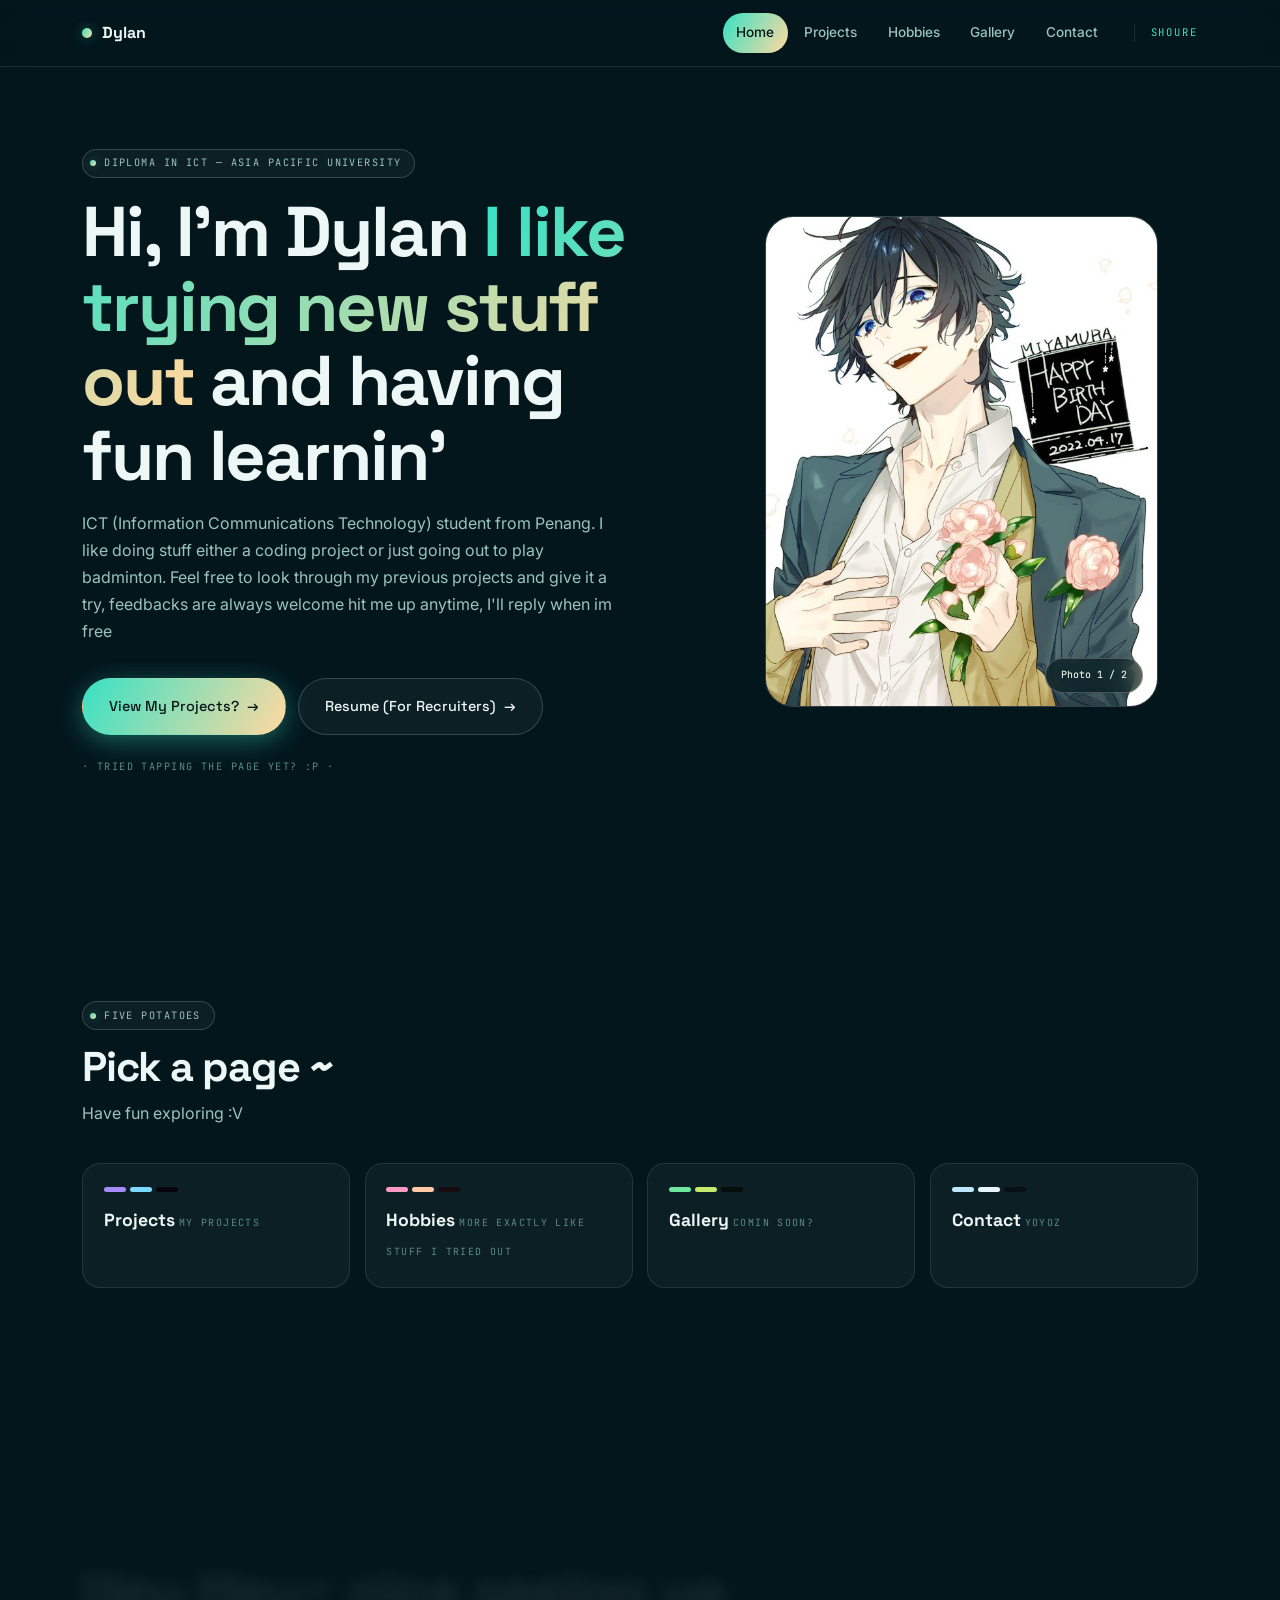
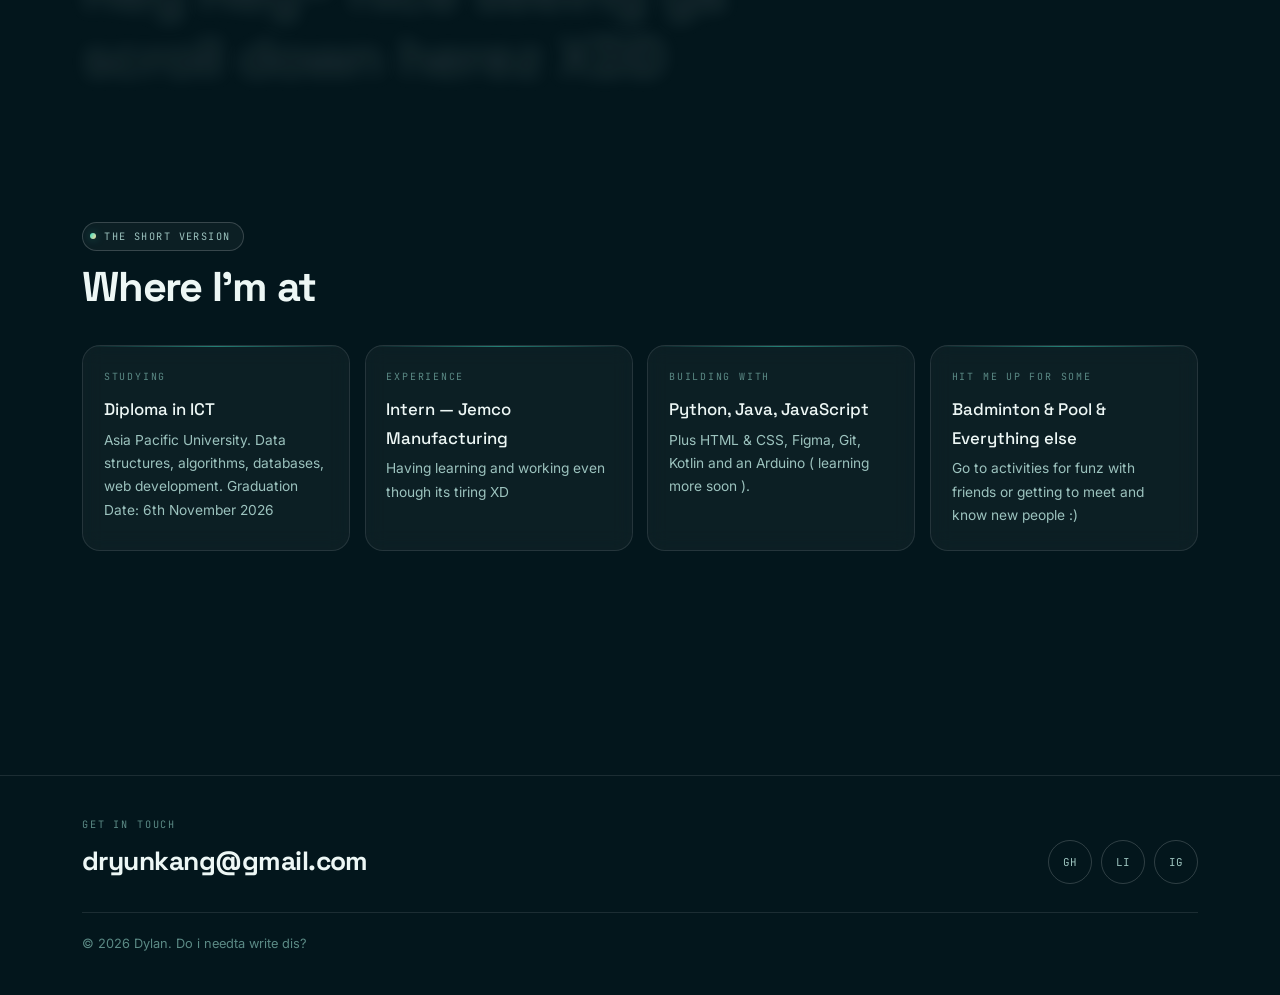
==== commit 1e5a617e: "Update home intro copy" ====
--- a/index.html
+++ b/index.html
@@ -55,10 +55,9 @@
         <h1 class="h1">Hi, I'm Dylan <span class="glow">I like trying new stuff out</span> and having fun learnin'</h1>
 
         <p class="lede">
-          ICT (Information Communications Technology) student from Penang. I like making small, precise
-          things work properly — a Python script or a card flourish, it's the
-          same instinct. Most of my time goes to code; the rest goes to
-          cardistry, diabolo, and whatever court is free.
+          ICT (Information Communications Technology) student from Penang. I like doing stuff either a coding
+          project or just going out to play badminton. Feel free to look through my previous projects and give
+          it a try, feedbacks are always welcome hit me up anytime, I'll reply when im free
         </p>
 
         <div class="hero-btns">
--- a/css/style.css
+++ b/css/style.css
@@ -638,6 +638,7 @@
 .works {
   display: grid;
   grid-template-columns: repeat(auto-fit, minmax(300px, 1fr));
+  align-items: stretch;
   gap: 1.2rem;
 }
 
@@ -676,26 +677,196 @@
 
 .work-in:hover::after { opacity: 1; }
 
-.work-shot { aspect-ratio: 16 / 10; border-bottom: 1px solid var(--line); overflow: hidden; }
-.work-shot img { width: 100%; height: 100%; object-fit: cover; }
-
-.work-shot-grid {
+.projects-page .work-shot {
+  position: relative;
+  display: block;
+  width: 100%;
+  height: clamp(220px, 22vw, 310px);
+  padding: 0;
+  border: 0;
+  border-bottom: 1px solid var(--line);
+  background: transparent;
+  color: inherit;
+  overflow: hidden;
+}
+
+.projects-page .work-shot img {
+  width: 100%;
+  height: 100%;
+  object-fit: cover;
+}
+
+.projects-page .gallery-trigger {
+  cursor: zoom-in;
+}
+
+.projects-page .gallery-trigger::before {
+  content: "";
+  position: absolute;
+  inset: 0;
+  z-index: 1;
+  background: linear-gradient(180deg, transparent 42%, rgba(0, 0, 0, 0.48));
+  opacity: 0.75;
+  transition: opacity 0.2s;
+}
+
+.projects-page .gallery-trigger:hover::before,
+.projects-page .gallery-trigger:focus-visible::before {
+  opacity: 1;
+}
+
+.projects-page .gallery-trigger img {
+  object-position: center top;
+}
+
+.projects-page .work:first-child .work-shot img {
+  object-position: center top;
+}
+
+.projects-page .shot-badge {
+  position: absolute;
+  right: 0.8rem;
+  bottom: 0.75rem;
+  z-index: 2;
+  padding: 0.34rem 0.68rem;
+  border: 1px solid var(--line-2);
+  border-radius: 999px;
+  background-color: color-mix(in srgb, var(--ground) 78%, transparent);
+  backdrop-filter: blur(8px);
+  font-family: var(--mono);
+  font-size: 0.62rem;
+  color: var(--ink);
+}
+
+.projects-page .viewer {
+  position: fixed;
+  inset: 0;
+  z-index: 90;
+  display: none;
+  padding: clamp(0.75rem, 3vw, 2rem);
+  background-color: rgba(0, 0, 0, 0.78);
+  backdrop-filter: blur(12px);
+}
+
+.projects-page .viewer.open {
   display: grid;
-  grid-template-columns: minmax(0, 1fr) 26%;
-  gap: 1px;
-  background-color: var(--line);
-}
-
-.work-shot-grid .shot-main,
-.work-shot-grid .shot-strip img {
+  place-items: center;
+}
+
+.projects-page .viewer-panel {
+  display: grid;
+  grid-template-rows: auto minmax(0, 1fr) auto;
+  gap: 0.8rem;
+  width: min(1120px, 100%);
+  max-height: min(840px, 92vh);
+  border: 1px solid var(--line-2);
+  border-radius: var(--r);
+  background-color: color-mix(in srgb, var(--ground) 88%, black);
+  box-shadow: 0 24px 70px rgba(0, 0, 0, 0.6);
+  overflow: hidden;
+}
+
+.projects-page .viewer-top,
+.projects-page .viewer-bottom {
+  display: flex;
+  align-items: center;
+  gap: 0.75rem;
+  padding: 0.85rem;
+}
+
+.projects-page .viewer-top {
+  border-bottom: 1px solid var(--line);
+}
+
+.projects-page .viewer-title {
   min-width: 0;
-}
-
-.shot-strip {
-  display: grid;
-  grid-template-rows: repeat(3, 1fr);
-  gap: 1px;
+  margin-right: auto;
+  font-family: var(--display);
+  font-size: 1rem;
+  font-weight: 700;
+}
+
+.projects-page .viewer-count {
+  font-family: var(--mono);
+  font-size: 0.66rem;
+  color: var(--ink-3);
+}
+
+.projects-page .viewer-btn {
+  display: inline-grid;
+  place-items: center;
+  min-width: 42px;
+  min-height: 38px;
+  padding: 0.45rem 0.75rem;
+  border: 1px solid var(--line-2);
+  border-radius: var(--r-sm);
+  background-color: var(--panel);
+  color: var(--ink);
+  cursor: pointer;
+}
+
+.projects-page .viewer-btn:hover,
+.projects-page .viewer-btn:focus-visible {
+  border-color: var(--key);
+  color: var(--key);
+}
+
+.projects-page .viewer-main {
+  min-height: 0;
+  padding: 0 0.85rem;
+  overflow: hidden;
+}
+
+.projects-page .viewer-main.zoomed {
+  overflow: auto;
+  cursor: zoom-out;
+}
+
+.projects-page .viewer-main img {
+  width: 100%;
+  height: 100%;
+  max-height: 66vh;
+  object-fit: contain;
+}
+
+.projects-page .viewer-main.zoomed img {
+  width: auto;
+  height: auto;
+  max-width: none;
+  max-height: none;
+  min-width: 100%;
+}
+
+.projects-page .viewer-thumbs {
+  display: flex;
+  gap: 0.5rem;
   min-width: 0;
+  margin-right: auto;
+  overflow-x: auto;
+}
+
+.projects-page .viewer-thumb {
+  flex: 0 0 auto;
+  width: 78px;
+  aspect-ratio: 16 / 10;
+  padding: 0;
+  border: 1px solid var(--line);
+  border-radius: 8px;
+  background: transparent;
+  overflow: hidden;
+  cursor: pointer;
+  opacity: 0.58;
+}
+
+.projects-page .viewer-thumb.active {
+  border-color: var(--key);
+  opacity: 1;
+}
+
+.projects-page .viewer-thumb img {
+  width: 100%;
+  height: 100%;
+  object-fit: cover;
 }
 
 .work-body { flex: 1; display: flex; flex-direction: column; gap: 0.85rem; padding: 1.3rem; }
@@ -926,10 +1097,48 @@
 
   .thing-more-in { grid-template-columns: minmax(0, 1fr); padding-inline: 1.2rem; }
   .thing-more-in p { grid-column: 1; }
+
+  .projects-page .work-shot {
+    height: 240px;
+  }
+
+  .projects-page .viewer {
+    padding: 0.6rem;
+  }
+
+  .projects-page .viewer-panel {
+    max-height: 94vh;
+  }
+
+  .projects-page .viewer-top,
+  .projects-page .viewer-bottom {
+    flex-wrap: wrap;
+  }
+
+  .projects-page .viewer-title {
+    flex-basis: 100%;
+  }
+
+  .projects-page .viewer-main img {
+    max-height: 58vh;
+  }
+
+  .projects-page .viewer-thumbs {
+    order: 3;
+    flex-basis: 100%;
+  }
 }
 
 @media (max-width: 420px) {
   .worlds, .facts, .ways, .plates { grid-template-columns: 1fr; }
+
+  .projects-page .works {
+    grid-template-columns: 1fr;
+  }
+
+  .projects-page .work-shot {
+    height: 220px;
+  }
 }
 
 :focus-visible {
